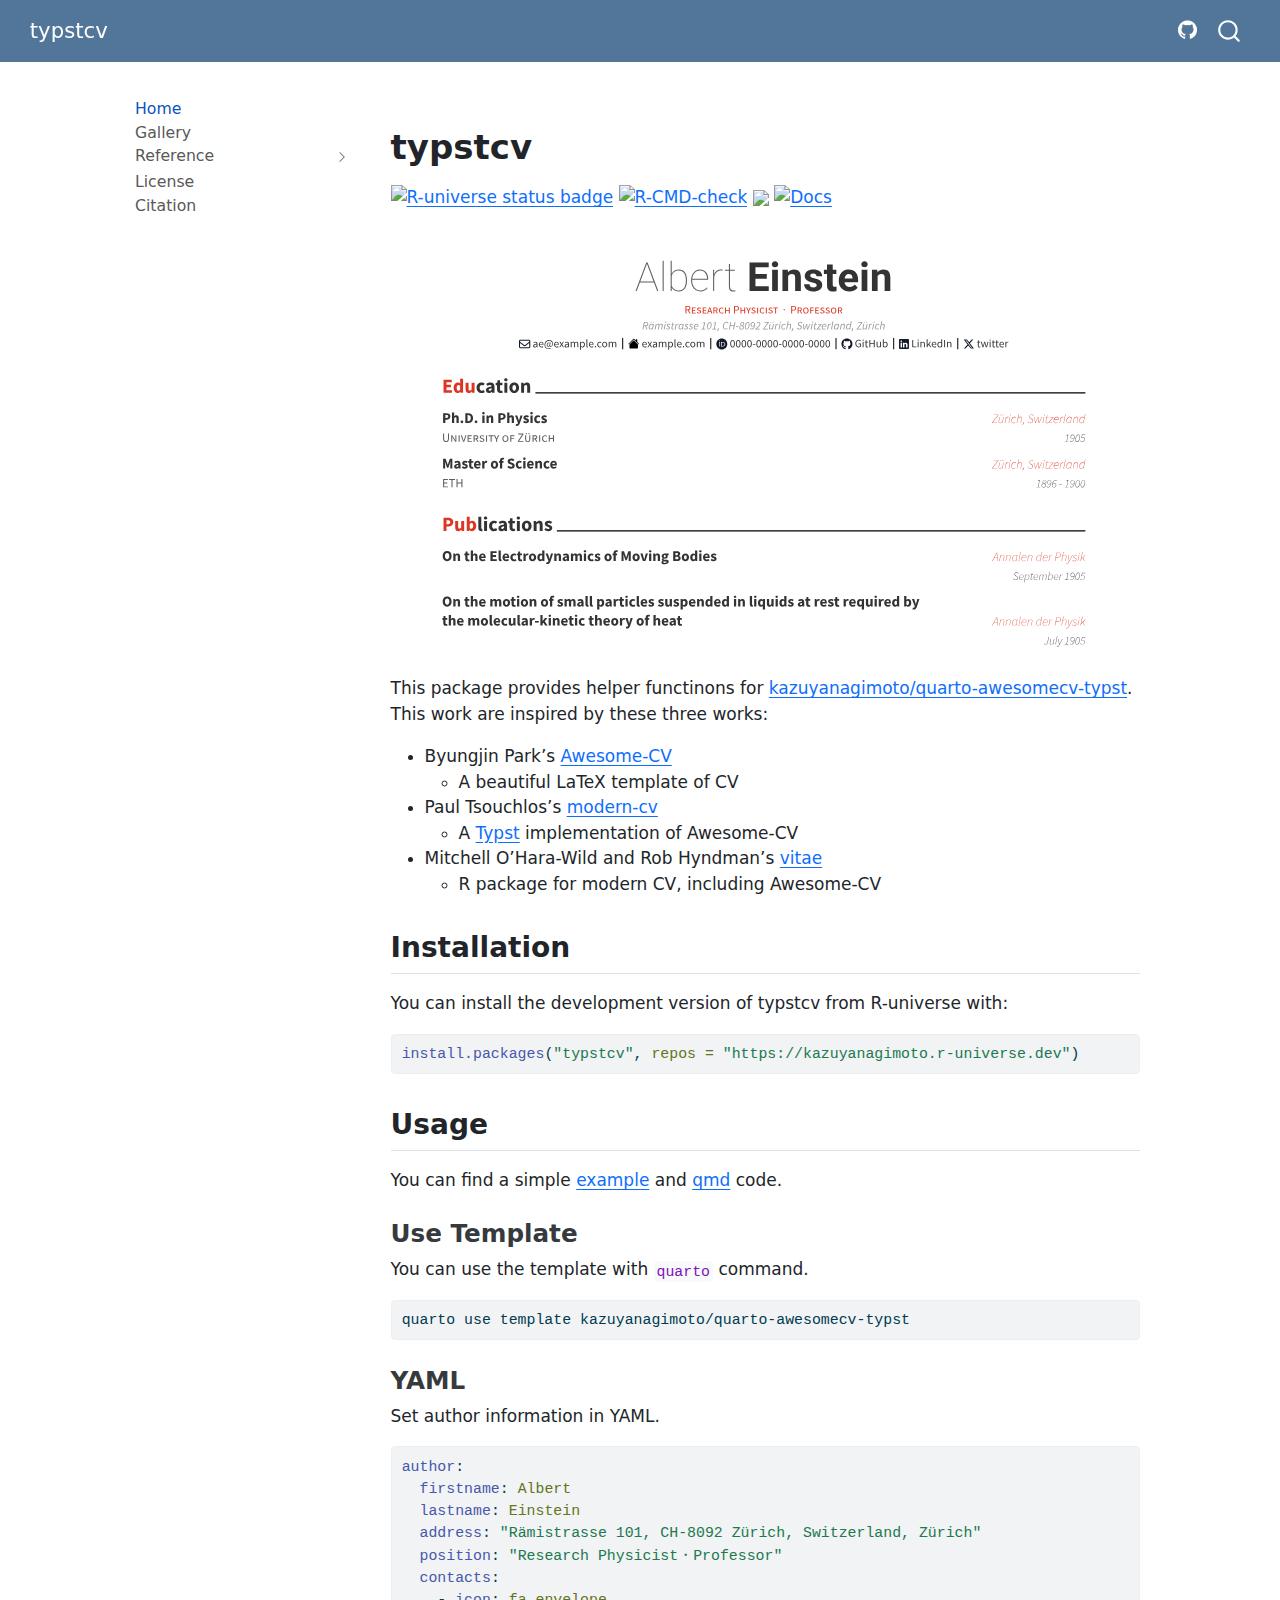
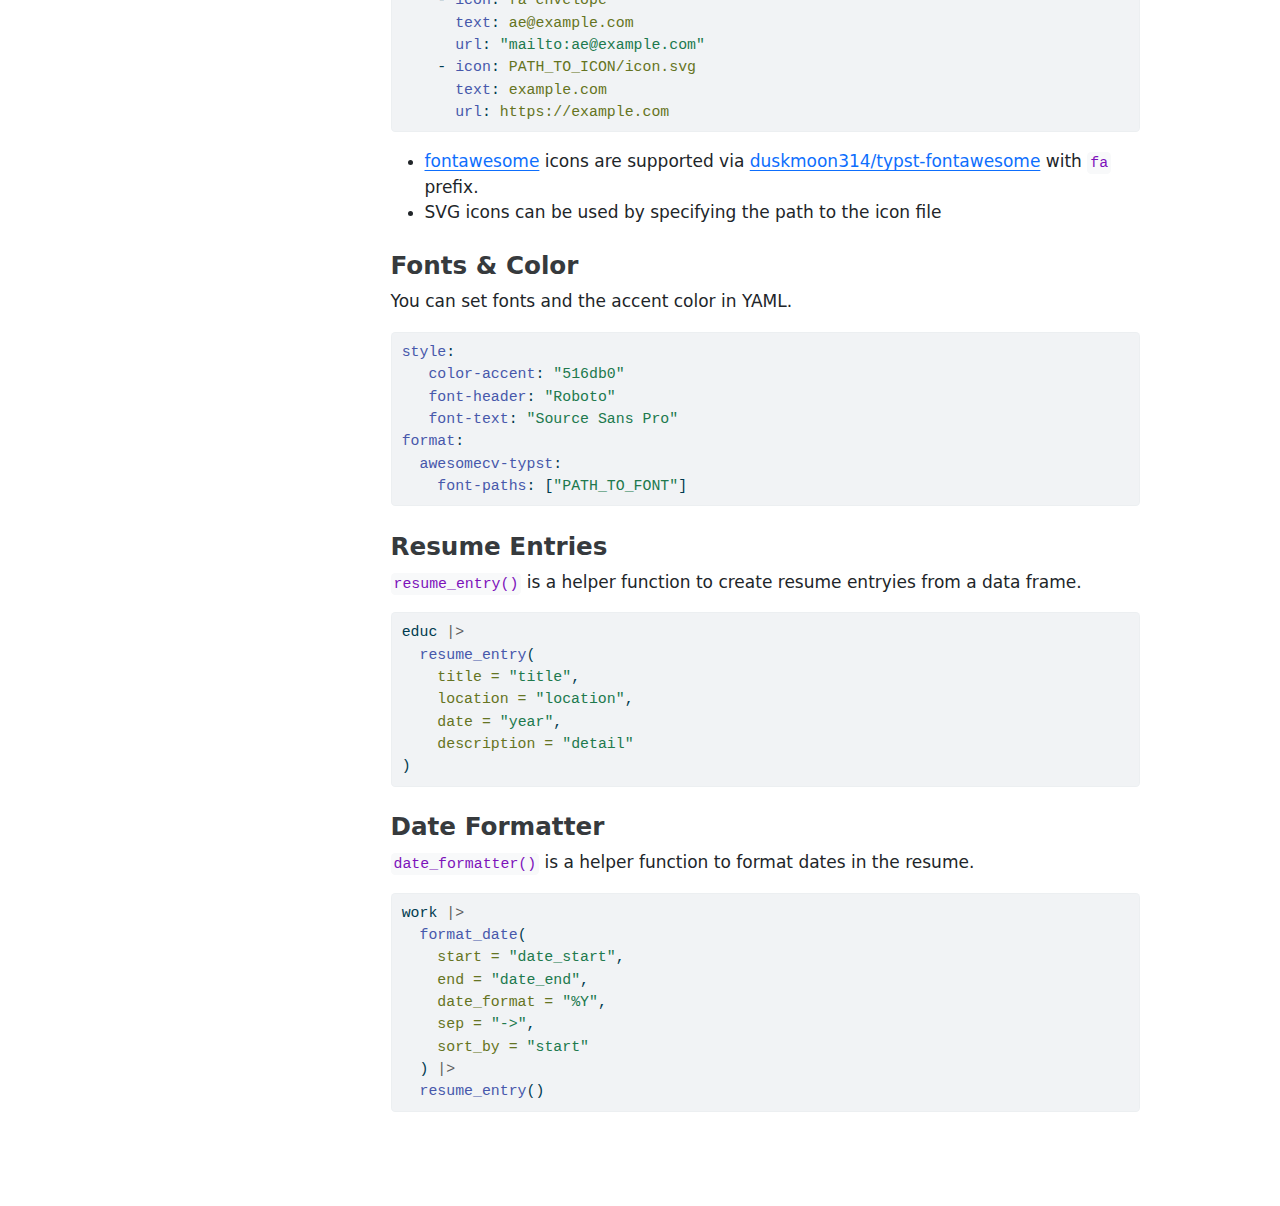
==== index.html @ 5e7eea33 "Deploying to gh-pages from @ kazuyanagimoto/typstcv@5ebee0693ebf158eb9f290005594bc6783e1c899 🚀" ====
<!DOCTYPE html>
<html xmlns="http://www.w3.org/1999/xhtml" lang="en" xml:lang="en"><head>

<meta charset="utf-8">
<meta name="generator" content="quarto-1.4.553">

<meta name="viewport" content="width=device-width, initial-scale=1.0, user-scalable=yes">


<title>typstcv</title>
<style>
code{white-space: pre-wrap;}
span.smallcaps{font-variant: small-caps;}
div.columns{display: flex; gap: min(4vw, 1.5em);}
div.column{flex: auto; overflow-x: auto;}
div.hanging-indent{margin-left: 1.5em; text-indent: -1.5em;}
ul.task-list{list-style: none;}
ul.task-list li input[type="checkbox"] {
  width: 0.8em;
  margin: 0 0.8em 0.2em -1em; /* quarto-specific, see https://github.com/quarto-dev/quarto-cli/issues/4556 */ 
  vertical-align: middle;
}
/* CSS for syntax highlighting */
pre > code.sourceCode { white-space: pre; position: relative; }
pre > code.sourceCode > span { line-height: 1.25; }
pre > code.sourceCode > span:empty { height: 1.2em; }
.sourceCode { overflow: visible; }
code.sourceCode > span { color: inherit; text-decoration: inherit; }
div.sourceCode { margin: 1em 0; }
pre.sourceCode { margin: 0; }
@media screen {
div.sourceCode { overflow: auto; }
}
@media print {
pre > code.sourceCode { white-space: pre-wrap; }
pre > code.sourceCode > span { text-indent: -5em; padding-left: 5em; }
}
pre.numberSource code
  { counter-reset: source-line 0; }
pre.numberSource code > span
  { position: relative; left: -4em; counter-increment: source-line; }
pre.numberSource code > span > a:first-child::before
  { content: counter(source-line);
    position: relative; left: -1em; text-align: right; vertical-align: baseline;
    border: none; display: inline-block;
    -webkit-touch-callout: none; -webkit-user-select: none;
    -khtml-user-select: none; -moz-user-select: none;
    -ms-user-select: none; user-select: none;
    padding: 0 4px; width: 4em;
  }
pre.numberSource { margin-left: 3em;  padding-left: 4px; }
div.sourceCode
  {   }
@media screen {
pre > code.sourceCode > span > a:first-child::before { text-decoration: underline; }
}
</style>


<script src="site_libs/quarto-nav/quarto-nav.js"></script>
<script src="site_libs/quarto-nav/headroom.min.js"></script>
<script src="site_libs/clipboard/clipboard.min.js"></script>
<script src="site_libs/quarto-search/autocomplete.umd.js"></script>
<script src="site_libs/quarto-search/fuse.min.js"></script>
<script src="site_libs/quarto-search/quarto-search.js"></script>
<meta name="quarto:offset" content="./">
<link href="./favicon.svg" rel="icon" type="image/svg+xml">
<script src="site_libs/quarto-html/quarto.js"></script>
<script src="site_libs/quarto-html/popper.min.js"></script>
<script src="site_libs/quarto-html/tippy.umd.min.js"></script>
<script src="site_libs/quarto-html/anchor.min.js"></script>
<link href="site_libs/quarto-html/tippy.css" rel="stylesheet">
<link href="site_libs/quarto-html/quarto-syntax-highlighting.css" rel="stylesheet" id="quarto-text-highlighting-styles">
<script src="site_libs/bootstrap/bootstrap.min.js"></script>
<link href="site_libs/bootstrap/bootstrap-icons.css" rel="stylesheet">
<link href="site_libs/bootstrap/bootstrap.min.css" rel="stylesheet" id="quarto-bootstrap" data-mode="light">
<script id="quarto-search-options" type="application/json">{
  "location": "navbar",
  "copy-button": false,
  "collapse-after": 3,
  "panel-placement": "end",
  "type": "overlay",
  "limit": 50,
  "keyboard-shortcut": [
    "f",
    "/",
    "s"
  ],
  "show-item-context": false,
  "language": {
    "search-no-results-text": "No results",
    "search-matching-documents-text": "matching documents",
    "search-copy-link-title": "Copy link to search",
    "search-hide-matches-text": "Hide additional matches",
    "search-more-match-text": "more match in this document",
    "search-more-matches-text": "more matches in this document",
    "search-clear-button-title": "Clear",
    "search-text-placeholder": "",
    "search-detached-cancel-button-title": "Cancel",
    "search-submit-button-title": "Submit",
    "search-label": "Search"
  }
}</script>


</head>

<body class="nav-sidebar floating nav-fixed fullcontent">

<div id="quarto-search-results"></div>
  <header id="quarto-header" class="headroom fixed-top">
    <nav class="navbar navbar-expand-lg " data-bs-theme="dark">
      <div class="navbar-container container-fluid">
      <div class="navbar-brand-container mx-auto">
    <a class="navbar-brand" href="./index.html">
    <span class="navbar-title">typstcv</span>
    </a>
  </div>
            <div id="quarto-search" class="" title="Search"></div>
          <button class="navbar-toggler" type="button" data-bs-toggle="collapse" data-bs-target="#navbarCollapse" aria-controls="navbarCollapse" aria-expanded="false" aria-label="Toggle navigation" onclick="if (window.quartoToggleHeadroom) { window.quartoToggleHeadroom(); }">
  <span class="navbar-toggler-icon"></span>
</button>
          <div class="collapse navbar-collapse" id="navbarCollapse">
            <ul class="navbar-nav navbar-nav-scroll ms-auto">
  <li class="nav-item compact">
    <a class="nav-link" href="https://github.com/kazuyanagimoto/typstcv"> <i class="bi bi-github" role="img" aria-label="typstcv GitHub">
</i> 
<span class="menu-text"></span></a>
  </li>  
</ul>
          </div> <!-- /navcollapse -->
          <div class="quarto-navbar-tools">
</div>
      </div> <!-- /container-fluid -->
    </nav>
  <nav class="quarto-secondary-nav">
    <div class="container-fluid d-flex">
      <button type="button" class="quarto-btn-toggle btn" data-bs-toggle="collapse" data-bs-target=".quarto-sidebar-collapse-item" aria-controls="quarto-sidebar" aria-expanded="false" aria-label="Toggle sidebar navigation" onclick="if (window.quartoToggleHeadroom) { window.quartoToggleHeadroom(); }">
        <i class="bi bi-layout-text-sidebar-reverse"></i>
      </button>
        <nav class="quarto-page-breadcrumbs" aria-label="breadcrumb"><ol class="breadcrumb"><li class="breadcrumb-item"><a href="./index.html">Home</a></li></ol></nav>
        <a class="flex-grow-1" role="button" data-bs-toggle="collapse" data-bs-target=".quarto-sidebar-collapse-item" aria-controls="quarto-sidebar" aria-expanded="false" aria-label="Toggle sidebar navigation" onclick="if (window.quartoToggleHeadroom) { window.quartoToggleHeadroom(); }">      
        </a>
    </div>
  </nav>
</header>
<!-- content -->
<div id="quarto-content" class="quarto-container page-columns page-rows-contents page-layout-article page-navbar">
<!-- sidebar -->
  <nav id="quarto-sidebar" class="sidebar collapse collapse-horizontal quarto-sidebar-collapse-item sidebar-navigation floating overflow-auto">
    <div class="sidebar-menu-container"> 
    <ul class="list-unstyled mt-1">
        <li class="sidebar-item">
  <div class="sidebar-item-container"> 
  <a href="./index.html" class="sidebar-item-text sidebar-link active">
 <span class="menu-text">Home</span></a>
  </div>
</li>
        <li class="sidebar-item">
  <div class="sidebar-item-container"> 
  <a href="./vignettes/gallery.html" class="sidebar-item-text sidebar-link">
 <span class="menu-text">Gallery</span></a>
  </div>
</li>
        <li class="sidebar-item sidebar-item-section">
      <div class="sidebar-item-container"> 
            <a class="sidebar-item-text sidebar-link text-start collapsed" data-bs-toggle="collapse" data-bs-target="#quarto-sidebar-section-1" aria-expanded="false">
 <span class="menu-text">Reference</span></a>
          <a class="sidebar-item-toggle text-start collapsed" data-bs-toggle="collapse" data-bs-target="#quarto-sidebar-section-1" aria-expanded="false" aria-label="Toggle section">
            <i class="bi bi-chevron-right ms-2"></i>
          </a> 
      </div>
      <ul id="quarto-sidebar-section-1" class="collapse list-unstyled sidebar-section depth1 ">  
          <li class="sidebar-item">
  <div class="sidebar-item-container"> 
  <a href="./man/award.html" class="sidebar-item-text sidebar-link">
 <span class="menu-text">award</span></a>
  </div>
</li>
          <li class="sidebar-item">
  <div class="sidebar-item-container"> 
  <a href="./man/educ.html" class="sidebar-item-text sidebar-link">
 <span class="menu-text">educ</span></a>
  </div>
</li>
          <li class="sidebar-item">
  <div class="sidebar-item-container"> 
  <a href="./man/format_date.html" class="sidebar-item-text sidebar-link">
 <span class="menu-text">format_date</span></a>
  </div>
</li>
          <li class="sidebar-item">
  <div class="sidebar-item-container"> 
  <a href="./man/pub.html" class="sidebar-item-text sidebar-link">
 <span class="menu-text">pub</span></a>
  </div>
</li>
          <li class="sidebar-item">
  <div class="sidebar-item-container"> 
  <a href="./man/resume_entry.html" class="sidebar-item-text sidebar-link">
 <span class="menu-text">resume_entry</span></a>
  </div>
</li>
          <li class="sidebar-item">
  <div class="sidebar-item-container"> 
  <a href="./man/skill.html" class="sidebar-item-text sidebar-link">
 <span class="menu-text">skill</span></a>
  </div>
</li>
          <li class="sidebar-item">
  <div class="sidebar-item-container"> 
  <a href="./man/work.html" class="sidebar-item-text sidebar-link">
 <span class="menu-text">work</span></a>
  </div>
</li>
      </ul>
  </li>
        <li class="sidebar-item">
  <div class="sidebar-item-container"> 
  <a href="./LICENSE.html" class="sidebar-item-text sidebar-link">
 <span class="menu-text">License</span></a>
  </div>
</li>
        <li class="sidebar-item">
  <div class="sidebar-item-container"> 
  <a href="./CITATION.html" class="sidebar-item-text sidebar-link">
 <span class="menu-text">Citation</span></a>
  </div>
</li>
    </ul>
    </div>
</nav>
<div id="quarto-sidebar-glass" class="quarto-sidebar-collapse-item" data-bs-toggle="collapse" data-bs-target=".quarto-sidebar-collapse-item"></div>
<!-- margin-sidebar -->
    
<!-- main -->
<main class="content" id="quarto-document-content">




<section id="typstcv" class="level1">
<h1>typstcv</h1>
<!-- badges: start -->
<p><a href="https://kazuyanagimoto.r-universe.dev"><img src="https://kazuyanagimoto.r-universe.dev/badges/typstcv" class="img-fluid" alt="R-universe status badge"></a> <a href="https://github.com/kazuyanagimoto/typstcv/actions/workflows/R-CMD-check.yaml"><img src="https://github.com/kazuyanagimoto/typstcv/actions/workflows/R-CMD-check.yaml/badge.svg" class="img-fluid" alt="R-CMD-check"></a> <a href="https://github.com/kazuyanagimoto/typstcv/blob/main/LICENSE.md" target="_blank"><img src="https://img.shields.io/badge/license-MIT-blue"></a> <a href="https://kazuyanagimoto.com/typstcv/index.html"><img src="https://img.shields.io/badge/docs-homepage-blue.svg" class="img-fluid" alt="Docs"></a> <!-- badges: end --></p>
<p><img src="vignettes/awesomecv/assets/img/thumbnail.svg" class="img-fluid"></p>
<p>This package provides helper functinons for <a href="https://github.com/kazuyanagimoto/quarto-awesomecv-typst">kazuyanagimoto/quarto-awesomecv-typst</a>. This work are inspired by these three works:</p>
<ul>
<li>Byungjin Park’s <a href="https://github.com/posquit0/Awesome-CV">Awesome-CV</a>
<ul>
<li>A beautiful LaTeX template of CV</li>
</ul></li>
<li>Paul Tsouchlos’s <a href="https://typst.app/universe/package/modern-cv/">modern-cv</a>
<ul>
<li>A <a href="https://typst.app">Typst</a> implementation of Awesome-CV</li>
</ul></li>
<li>Mitchell O’Hara-Wild and Rob Hyndman’s <a href="https://pkg.mitchelloharawild.com/vitae/">vitae</a>
<ul>
<li>R package for modern CV, including Awesome-CV</li>
</ul></li>
</ul>
<section id="installation" class="level2">
<h2 class="anchored" data-anchor-id="installation">Installation</h2>
<p>You can install the development version of typstcv from R-universe with:</p>
<div class="sourceCode" id="cb1"><pre class="sourceCode r code-with-copy"><code class="sourceCode r"><span id="cb1-1"><a href="#cb1-1" aria-hidden="true" tabindex="-1"></a><span class="fu">install.packages</span>(<span class="st">"typstcv"</span>, <span class="at">repos =</span> <span class="st">"https://kazuyanagimoto.r-universe.dev"</span>)</span></code><button title="Copy to Clipboard" class="code-copy-button"><i class="bi"></i></button></pre></div>
</section>
<section id="usage" class="level2">
<h2 class="anchored" data-anchor-id="usage">Usage</h2>
<p>You can find a simple <a href="https://kazuyanagimoto.com/typstcv/vignettes/awesomecv/awesomecv.pdf">example</a> and <a href="https://github.com/kazuyanagimoto/typstcv/blob/main/vignettes/awesomecv/awesomecv.qmd">qmd</a> code.</p>
<section id="use-template" class="level3">
<h3 class="anchored" data-anchor-id="use-template">Use Template</h3>
<p>You can use the template with <code>quarto</code> command.</p>
<div class="sourceCode" id="cb2"><pre class="sourceCode bash code-with-copy"><code class="sourceCode bash"><span id="cb2-1"><a href="#cb2-1" aria-hidden="true" tabindex="-1"></a><span class="ex">quarto</span> use template kazuyanagimoto/quarto-awesomecv-typst</span></code><button title="Copy to Clipboard" class="code-copy-button"><i class="bi"></i></button></pre></div>
</section>
<section id="yaml" class="level3">
<h3 class="anchored" data-anchor-id="yaml">YAML</h3>
<p>Set author information in YAML.</p>
<div class="sourceCode" id="cb3"><pre class="sourceCode yaml code-with-copy"><code class="sourceCode yaml"><span id="cb3-1"><a href="#cb3-1" aria-hidden="true" tabindex="-1"></a><span class="fu">author</span><span class="kw">:</span></span>
<span id="cb3-2"><a href="#cb3-2" aria-hidden="true" tabindex="-1"></a><span class="at">  </span><span class="fu">firstname</span><span class="kw">:</span><span class="at"> Albert</span></span>
<span id="cb3-3"><a href="#cb3-3" aria-hidden="true" tabindex="-1"></a><span class="at">  </span><span class="fu">lastname</span><span class="kw">:</span><span class="at"> Einstein</span></span>
<span id="cb3-4"><a href="#cb3-4" aria-hidden="true" tabindex="-1"></a><span class="at">  </span><span class="fu">address</span><span class="kw">:</span><span class="at"> </span><span class="st">"Rämistrasse 101, CH-8092 Zürich, Switzerland, Zürich"</span></span>
<span id="cb3-5"><a href="#cb3-5" aria-hidden="true" tabindex="-1"></a><span class="at">  </span><span class="fu">position</span><span class="kw">:</span><span class="at"> </span><span class="st">"Research Physicist・Professor"</span></span>
<span id="cb3-6"><a href="#cb3-6" aria-hidden="true" tabindex="-1"></a><span class="at">  </span><span class="fu">contacts</span><span class="kw">:</span></span>
<span id="cb3-7"><a href="#cb3-7" aria-hidden="true" tabindex="-1"></a><span class="at">    </span><span class="kw">-</span><span class="at"> </span><span class="fu">icon</span><span class="kw">:</span><span class="at"> fa envelope</span></span>
<span id="cb3-8"><a href="#cb3-8" aria-hidden="true" tabindex="-1"></a><span class="at">      </span><span class="fu">text</span><span class="kw">:</span><span class="at"> ae@example.com</span></span>
<span id="cb3-9"><a href="#cb3-9" aria-hidden="true" tabindex="-1"></a><span class="at">      </span><span class="fu">url</span><span class="kw">:</span><span class="at"> </span><span class="st">"mailto:ae@example.com"</span></span>
<span id="cb3-10"><a href="#cb3-10" aria-hidden="true" tabindex="-1"></a><span class="at">    </span><span class="kw">-</span><span class="at"> </span><span class="fu">icon</span><span class="kw">:</span><span class="at"> PATH_TO_ICON/icon.svg</span></span>
<span id="cb3-11"><a href="#cb3-11" aria-hidden="true" tabindex="-1"></a><span class="at">      </span><span class="fu">text</span><span class="kw">:</span><span class="at"> example.com</span></span>
<span id="cb3-12"><a href="#cb3-12" aria-hidden="true" tabindex="-1"></a><span class="at">      </span><span class="fu">url</span><span class="kw">:</span><span class="at"> https://example.com</span></span></code><button title="Copy to Clipboard" class="code-copy-button"><i class="bi"></i></button></pre></div>
<ul>
<li><a href="https://fontawesome.com/search?m=free&amp;o=r">fontawesome</a> icons are supported via <a href="https://github.com/duskmoon314/typst-fontawesome">duskmoon314/typst-fontawesome</a> with <code>fa</code> prefix.</li>
<li>SVG icons can be used by specifying the path to the icon file</li>
</ul>
</section>
<section id="fonts-color" class="level3">
<h3 class="anchored" data-anchor-id="fonts-color">Fonts &amp; Color</h3>
<p>You can set fonts and the accent color in YAML.</p>
<div class="sourceCode" id="cb4"><pre class="sourceCode yaml code-with-copy"><code class="sourceCode yaml"><span id="cb4-1"><a href="#cb4-1" aria-hidden="true" tabindex="-1"></a><span class="fu">style</span><span class="kw">:</span></span>
<span id="cb4-2"><a href="#cb4-2" aria-hidden="true" tabindex="-1"></a><span class="at">   </span><span class="fu">color-accent</span><span class="kw">:</span><span class="at"> </span><span class="st">"516db0"</span></span>
<span id="cb4-3"><a href="#cb4-3" aria-hidden="true" tabindex="-1"></a><span class="at">   </span><span class="fu">font-header</span><span class="kw">:</span><span class="at"> </span><span class="st">"Roboto"</span></span>
<span id="cb4-4"><a href="#cb4-4" aria-hidden="true" tabindex="-1"></a><span class="at">   </span><span class="fu">font-text</span><span class="kw">:</span><span class="at"> </span><span class="st">"Source Sans Pro"</span></span>
<span id="cb4-5"><a href="#cb4-5" aria-hidden="true" tabindex="-1"></a><span class="fu">format</span><span class="kw">:</span></span>
<span id="cb4-6"><a href="#cb4-6" aria-hidden="true" tabindex="-1"></a><span class="at">  </span><span class="fu">awesomecv-typst</span><span class="kw">:</span></span>
<span id="cb4-7"><a href="#cb4-7" aria-hidden="true" tabindex="-1"></a><span class="at">    </span><span class="fu">font-paths</span><span class="kw">:</span><span class="at"> </span><span class="kw">[</span><span class="st">"PATH_TO_FONT"</span><span class="kw">]</span></span></code><button title="Copy to Clipboard" class="code-copy-button"><i class="bi"></i></button></pre></div>
</section>
<section id="resume-entries" class="level3">
<h3 class="anchored" data-anchor-id="resume-entries">Resume Entries</h3>
<p><code>resume_entry()</code> is a helper function to create resume entryies from a data frame.</p>
<div class="sourceCode" id="cb5"><pre class="sourceCode r code-with-copy"><code class="sourceCode r"><span id="cb5-1"><a href="#cb5-1" aria-hidden="true" tabindex="-1"></a>educ <span class="sc">|&gt;</span></span>
<span id="cb5-2"><a href="#cb5-2" aria-hidden="true" tabindex="-1"></a>  <span class="fu">resume_entry</span>(</span>
<span id="cb5-3"><a href="#cb5-3" aria-hidden="true" tabindex="-1"></a>    <span class="at">title =</span> <span class="st">"title"</span>,</span>
<span id="cb5-4"><a href="#cb5-4" aria-hidden="true" tabindex="-1"></a>    <span class="at">location =</span> <span class="st">"location"</span>,</span>
<span id="cb5-5"><a href="#cb5-5" aria-hidden="true" tabindex="-1"></a>    <span class="at">date =</span> <span class="st">"year"</span>,</span>
<span id="cb5-6"><a href="#cb5-6" aria-hidden="true" tabindex="-1"></a>    <span class="at">description =</span> <span class="st">"detail"</span></span>
<span id="cb5-7"><a href="#cb5-7" aria-hidden="true" tabindex="-1"></a>)</span></code><button title="Copy to Clipboard" class="code-copy-button"><i class="bi"></i></button></pre></div>
</section>
<section id="date-formatter" class="level3">
<h3 class="anchored" data-anchor-id="date-formatter">Date Formatter</h3>
<p><code>date_formatter()</code> is a helper function to format dates in the resume.</p>
<div class="sourceCode" id="cb6"><pre class="sourceCode r code-with-copy"><code class="sourceCode r"><span id="cb6-1"><a href="#cb6-1" aria-hidden="true" tabindex="-1"></a>work <span class="sc">|&gt;</span></span>
<span id="cb6-2"><a href="#cb6-2" aria-hidden="true" tabindex="-1"></a>  <span class="fu">format_date</span>(</span>
<span id="cb6-3"><a href="#cb6-3" aria-hidden="true" tabindex="-1"></a>    <span class="at">start =</span> <span class="st">"date_start"</span>,</span>
<span id="cb6-4"><a href="#cb6-4" aria-hidden="true" tabindex="-1"></a>    <span class="at">end =</span> <span class="st">"date_end"</span>,</span>
<span id="cb6-5"><a href="#cb6-5" aria-hidden="true" tabindex="-1"></a>    <span class="at">date_format =</span> <span class="st">"%Y"</span>,</span>
<span id="cb6-6"><a href="#cb6-6" aria-hidden="true" tabindex="-1"></a>    <span class="at">sep =</span> <span class="st">"-&gt;"</span>,</span>
<span id="cb6-7"><a href="#cb6-7" aria-hidden="true" tabindex="-1"></a>    <span class="at">sort_by =</span> <span class="st">"start"</span></span>
<span id="cb6-8"><a href="#cb6-8" aria-hidden="true" tabindex="-1"></a>  ) <span class="sc">|&gt;</span></span>
<span id="cb6-9"><a href="#cb6-9" aria-hidden="true" tabindex="-1"></a>  <span class="fu">resume_entry</span>()</span></code><button title="Copy to Clipboard" class="code-copy-button"><i class="bi"></i></button></pre></div>


</section>
</section>
</section>

</main> <!-- /main -->
<script id="quarto-html-after-body" type="application/javascript">
window.document.addEventListener("DOMContentLoaded", function (event) {
  const toggleBodyColorMode = (bsSheetEl) => {
    const mode = bsSheetEl.getAttribute("data-mode");
    const bodyEl = window.document.querySelector("body");
    if (mode === "dark") {
      bodyEl.classList.add("quarto-dark");
      bodyEl.classList.remove("quarto-light");
    } else {
      bodyEl.classList.add("quarto-light");
      bodyEl.classList.remove("quarto-dark");
    }
  }
  const toggleBodyColorPrimary = () => {
    const bsSheetEl = window.document.querySelector("link#quarto-bootstrap");
    if (bsSheetEl) {
      toggleBodyColorMode(bsSheetEl);
    }
  }
  toggleBodyColorPrimary();  
  const icon = "";
  const anchorJS = new window.AnchorJS();
  anchorJS.options = {
    placement: 'right',
    icon: icon
  };
  anchorJS.add('.anchored');
  const isCodeAnnotation = (el) => {
    for (const clz of el.classList) {
      if (clz.startsWith('code-annotation-')) {                     
        return true;
      }
    }
    return false;
  }
  const clipboard = new window.ClipboardJS('.code-copy-button', {
    text: function(trigger) {
      const codeEl = trigger.previousElementSibling.cloneNode(true);
      for (const childEl of codeEl.children) {
        if (isCodeAnnotation(childEl)) {
          childEl.remove();
        }
      }
      return codeEl.innerText;
    }
  });
  clipboard.on('success', function(e) {
    // button target
    const button = e.trigger;
    // don't keep focus
    button.blur();
    // flash "checked"
    button.classList.add('code-copy-button-checked');
    var currentTitle = button.getAttribute("title");
    button.setAttribute("title", "Copied!");
    let tooltip;
    if (window.bootstrap) {
      button.setAttribute("data-bs-toggle", "tooltip");
      button.setAttribute("data-bs-placement", "left");
      button.setAttribute("data-bs-title", "Copied!");
      tooltip = new bootstrap.Tooltip(button, 
        { trigger: "manual", 
          customClass: "code-copy-button-tooltip",
          offset: [0, -8]});
      tooltip.show();    
    }
    setTimeout(function() {
      if (tooltip) {
        tooltip.hide();
        button.removeAttribute("data-bs-title");
        button.removeAttribute("data-bs-toggle");
        button.removeAttribute("data-bs-placement");
      }
      button.setAttribute("title", currentTitle);
      button.classList.remove('code-copy-button-checked');
    }, 1000);
    // clear code selection
    e.clearSelection();
  });
    var localhostRegex = new RegExp(/^(?:http|https):\/\/localhost\:?[0-9]*\//);
    var mailtoRegex = new RegExp(/^mailto:/);
      var filterRegex = new RegExp('/' + window.location.host + '/');
    var isInternal = (href) => {
        return filterRegex.test(href) || localhostRegex.test(href) || mailtoRegex.test(href);
    }
    // Inspect non-navigation links and adorn them if external
 	var links = window.document.querySelectorAll('a[href]:not(.nav-link):not(.navbar-brand):not(.toc-action):not(.sidebar-link):not(.sidebar-item-toggle):not(.pagination-link):not(.no-external):not([aria-hidden]):not(.dropdown-item):not(.quarto-navigation-tool)');
    for (var i=0; i<links.length; i++) {
      const link = links[i];
      if (!isInternal(link.href)) {
        // undo the damage that might have been done by quarto-nav.js in the case of
        // links that we want to consider external
        if (link.dataset.originalHref !== undefined) {
          link.href = link.dataset.originalHref;
        }
      }
    }
  function tippyHover(el, contentFn, onTriggerFn, onUntriggerFn) {
    const config = {
      allowHTML: true,
      maxWidth: 500,
      delay: 100,
      arrow: false,
      appendTo: function(el) {
          return el.parentElement;
      },
      interactive: true,
      interactiveBorder: 10,
      theme: 'quarto',
      placement: 'bottom-start',
    };
    if (contentFn) {
      config.content = contentFn;
    }
    if (onTriggerFn) {
      config.onTrigger = onTriggerFn;
    }
    if (onUntriggerFn) {
      config.onUntrigger = onUntriggerFn;
    }
    window.tippy(el, config); 
  }
  const noterefs = window.document.querySelectorAll('a[role="doc-noteref"]');
  for (var i=0; i<noterefs.length; i++) {
    const ref = noterefs[i];
    tippyHover(ref, function() {
      // use id or data attribute instead here
      let href = ref.getAttribute('data-footnote-href') || ref.getAttribute('href');
      try { href = new URL(href).hash; } catch {}
      const id = href.replace(/^#\/?/, "");
      const note = window.document.getElementById(id);
      if (note) {
        return note.innerHTML;
      } else {
        return "";
      }
    });
  }
  const xrefs = window.document.querySelectorAll('a.quarto-xref');
  const processXRef = (id, note) => {
    // Strip column container classes
    const stripColumnClz = (el) => {
      el.classList.remove("page-full", "page-columns");
      if (el.children) {
        for (const child of el.children) {
          stripColumnClz(child);
        }
      }
    }
    stripColumnClz(note)
    if (id === null || id.startsWith('sec-')) {
      // Special case sections, only their first couple elements
      const container = document.createElement("div");
      if (note.children && note.children.length > 2) {
        container.appendChild(note.children[0].cloneNode(true));
        for (let i = 1; i < note.children.length; i++) {
          const child = note.children[i];
          if (child.tagName === "P" && child.innerText === "") {
            continue;
          } else {
            container.appendChild(child.cloneNode(true));
            break;
          }
        }
        if (window.Quarto?.typesetMath) {
          window.Quarto.typesetMath(container);
        }
        return container.innerHTML
      } else {
        if (window.Quarto?.typesetMath) {
          window.Quarto.typesetMath(note);
        }
        return note.innerHTML;
      }
    } else {
      // Remove any anchor links if they are present
      const anchorLink = note.querySelector('a.anchorjs-link');
      if (anchorLink) {
        anchorLink.remove();
      }
      if (window.Quarto?.typesetMath) {
        window.Quarto.typesetMath(note);
      }
      // TODO in 1.5, we should make sure this works without a callout special case
      if (note.classList.contains("callout")) {
        return note.outerHTML;
      } else {
        return note.innerHTML;
      }
    }
  }
  for (var i=0; i<xrefs.length; i++) {
    const xref = xrefs[i];
    tippyHover(xref, undefined, function(instance) {
      instance.disable();
      let url = xref.getAttribute('href');
      let hash = undefined; 
      if (url.startsWith('#')) {
        hash = url;
      } else {
        try { hash = new URL(url).hash; } catch {}
      }
      if (hash) {
        const id = hash.replace(/^#\/?/, "");
        const note = window.document.getElementById(id);
        if (note !== null) {
          try {
            const html = processXRef(id, note.cloneNode(true));
            instance.setContent(html);
          } finally {
            instance.enable();
            instance.show();
          }
        } else {
          // See if we can fetch this
          fetch(url.split('#')[0])
          .then(res => res.text())
          .then(html => {
            const parser = new DOMParser();
            const htmlDoc = parser.parseFromString(html, "text/html");
            const note = htmlDoc.getElementById(id);
            if (note !== null) {
              const html = processXRef(id, note);
              instance.setContent(html);
            } 
          }).finally(() => {
            instance.enable();
            instance.show();
          });
        }
      } else {
        // See if we can fetch a full url (with no hash to target)
        // This is a special case and we should probably do some content thinning / targeting
        fetch(url)
        .then(res => res.text())
        .then(html => {
          const parser = new DOMParser();
          const htmlDoc = parser.parseFromString(html, "text/html");
          const note = htmlDoc.querySelector('main.content');
          if (note !== null) {
            // This should only happen for chapter cross references
            // (since there is no id in the URL)
            // remove the first header
            if (note.children.length > 0 && note.children[0].tagName === "HEADER") {
              note.children[0].remove();
            }
            const html = processXRef(null, note);
            instance.setContent(html);
          } 
        }).finally(() => {
          instance.enable();
          instance.show();
        });
      }
    }, function(instance) {
    });
  }
      let selectedAnnoteEl;
      const selectorForAnnotation = ( cell, annotation) => {
        let cellAttr = 'data-code-cell="' + cell + '"';
        let lineAttr = 'data-code-annotation="' +  annotation + '"';
        const selector = 'span[' + cellAttr + '][' + lineAttr + ']';
        return selector;
      }
      const selectCodeLines = (annoteEl) => {
        const doc = window.document;
        const targetCell = annoteEl.getAttribute("data-target-cell");
        const targetAnnotation = annoteEl.getAttribute("data-target-annotation");
        const annoteSpan = window.document.querySelector(selectorForAnnotation(targetCell, targetAnnotation));
        const lines = annoteSpan.getAttribute("data-code-lines").split(",");
        const lineIds = lines.map((line) => {
          return targetCell + "-" + line;
        })
        let top = null;
        let height = null;
        let parent = null;
        if (lineIds.length > 0) {
            //compute the position of the single el (top and bottom and make a div)
            const el = window.document.getElementById(lineIds[0]);
            top = el.offsetTop;
            height = el.offsetHeight;
            parent = el.parentElement.parentElement;
          if (lineIds.length > 1) {
            const lastEl = window.document.getElementById(lineIds[lineIds.length - 1]);
            const bottom = lastEl.offsetTop + lastEl.offsetHeight;
            height = bottom - top;
          }
          if (top !== null && height !== null && parent !== null) {
            // cook up a div (if necessary) and position it 
            let div = window.document.getElementById("code-annotation-line-highlight");
            if (div === null) {
              div = window.document.createElement("div");
              div.setAttribute("id", "code-annotation-line-highlight");
              div.style.position = 'absolute';
              parent.appendChild(div);
            }
            div.style.top = top - 2 + "px";
            div.style.height = height + 4 + "px";
            div.style.left = 0;
            let gutterDiv = window.document.getElementById("code-annotation-line-highlight-gutter");
            if (gutterDiv === null) {
              gutterDiv = window.document.createElement("div");
              gutterDiv.setAttribute("id", "code-annotation-line-highlight-gutter");
              gutterDiv.style.position = 'absolute';
              const codeCell = window.document.getElementById(targetCell);
              const gutter = codeCell.querySelector('.code-annotation-gutter');
              gutter.appendChild(gutterDiv);
            }
            gutterDiv.style.top = top - 2 + "px";
            gutterDiv.style.height = height + 4 + "px";
          }
          selectedAnnoteEl = annoteEl;
        }
      };
      const unselectCodeLines = () => {
        const elementsIds = ["code-annotation-line-highlight", "code-annotation-line-highlight-gutter"];
        elementsIds.forEach((elId) => {
          const div = window.document.getElementById(elId);
          if (div) {
            div.remove();
          }
        });
        selectedAnnoteEl = undefined;
      };
        // Handle positioning of the toggle
    window.addEventListener(
      "resize",
      throttle(() => {
        elRect = undefined;
        if (selectedAnnoteEl) {
          selectCodeLines(selectedAnnoteEl);
        }
      }, 10)
    );
    function throttle(fn, ms) {
    let throttle = false;
    let timer;
      return (...args) => {
        if(!throttle) { // first call gets through
            fn.apply(this, args);
            throttle = true;
        } else { // all the others get throttled
            if(timer) clearTimeout(timer); // cancel #2
            timer = setTimeout(() => {
              fn.apply(this, args);
              timer = throttle = false;
            }, ms);
        }
      };
    }
      // Attach click handler to the DT
      const annoteDls = window.document.querySelectorAll('dt[data-target-cell]');
      for (const annoteDlNode of annoteDls) {
        annoteDlNode.addEventListener('click', (event) => {
          const clickedEl = event.target;
          if (clickedEl !== selectedAnnoteEl) {
            unselectCodeLines();
            const activeEl = window.document.querySelector('dt[data-target-cell].code-annotation-active');
            if (activeEl) {
              activeEl.classList.remove('code-annotation-active');
            }
            selectCodeLines(clickedEl);
            clickedEl.classList.add('code-annotation-active');
          } else {
            // Unselect the line
            unselectCodeLines();
            clickedEl.classList.remove('code-annotation-active');
          }
        });
      }
  const findCites = (el) => {
    const parentEl = el.parentElement;
    if (parentEl) {
      const cites = parentEl.dataset.cites;
      if (cites) {
        return {
          el,
          cites: cites.split(' ')
        };
      } else {
        return findCites(el.parentElement)
      }
    } else {
      return undefined;
    }
  };
  var bibliorefs = window.document.querySelectorAll('a[role="doc-biblioref"]');
  for (var i=0; i<bibliorefs.length; i++) {
    const ref = bibliorefs[i];
    const citeInfo = findCites(ref);
    if (citeInfo) {
      tippyHover(citeInfo.el, function() {
        var popup = window.document.createElement('div');
        citeInfo.cites.forEach(function(cite) {
          var citeDiv = window.document.createElement('div');
          citeDiv.classList.add('hanging-indent');
          citeDiv.classList.add('csl-entry');
          var biblioDiv = window.document.getElementById('ref-' + cite);
          if (biblioDiv) {
            citeDiv.innerHTML = biblioDiv.innerHTML;
          }
          popup.appendChild(citeDiv);
        });
        return popup.innerHTML;
      });
    }
  }
});
</script>
</div> <!-- /content -->




</body></html>
---- site_libs/quarto-html/tippy.css ----
.tippy-box[data-animation=fade][data-state=hidden]{opacity:0}[data-tippy-root]{max-width:calc(100vw - 10px)}.tippy-box{position:relative;background-color:#333;color:#fff;border-radius:4px;font-size:14px;line-height:1.4;white-space:normal;outline:0;transition-property:transform,visibility,opacity}.tippy-box[data-placement^=top]>.tippy-arrow{bottom:0}.tippy-box[data-placement^=top]>.tippy-arrow:before{bottom:-7px;left:0;border-width:8px 8px 0;border-top-color:initial;transform-origin:center top}.tippy-box[data-placement^=bottom]>.tippy-arrow{top:0}.tippy-box[data-placement^=bottom]>.tippy-arrow:before{top:-7px;left:0;border-width:0 8px 8px;border-bottom-color:initial;transform-origin:center bottom}.tippy-box[data-placement^=left]>.tippy-arrow{right:0}.tippy-box[data-placement^=left]>.tippy-arrow:before{border-width:8px 0 8px 8px;border-left-color:initial;right:-7px;transform-origin:center left}.tippy-box[data-placement^=right]>.tippy-arrow{left:0}.tippy-box[data-placement^=right]>.tippy-arrow:before{left:-7px;border-width:8px 8px 8px 0;border-right-color:initial;transform-origin:center right}.tippy-box[data-inertia][data-state=visible]{transition-timing-function:cubic-bezier(.54,1.5,.38,1.11)}.tippy-arrow{width:16px;height:16px;color:#333}.tippy-arrow:before{content:"";position:absolute;border-color:transparent;border-style:solid}.tippy-content{position:relative;padding:5px 9px;z-index:1}
---- site_libs/quarto-html/quarto-syntax-highlighting.css ----
/* quarto syntax highlight colors */
:root {
  --quarto-hl-ot-color: #003B4F;
  --quarto-hl-at-color: #657422;
  --quarto-hl-ss-color: #20794D;
  --quarto-hl-an-color: #5E5E5E;
  --quarto-hl-fu-color: #4758AB;
  --quarto-hl-st-color: #20794D;
  --quarto-hl-cf-color: #003B4F;
  --quarto-hl-op-color: #5E5E5E;
  --quarto-hl-er-color: #AD0000;
  --quarto-hl-bn-color: #AD0000;
  --quarto-hl-al-color: #AD0000;
  --quarto-hl-va-color: #111111;
  --quarto-hl-bu-color: inherit;
  --quarto-hl-ex-color: inherit;
  --quarto-hl-pp-color: #AD0000;
  --quarto-hl-in-color: #5E5E5E;
  --quarto-hl-vs-color: #20794D;
  --quarto-hl-wa-color: #5E5E5E;
  --quarto-hl-do-color: #5E5E5E;
  --quarto-hl-im-color: #00769E;
  --quarto-hl-ch-color: #20794D;
  --quarto-hl-dt-color: #AD0000;
  --quarto-hl-fl-color: #AD0000;
  --quarto-hl-co-color: #5E5E5E;
  --quarto-hl-cv-color: #5E5E5E;
  --quarto-hl-cn-color: #8f5902;
  --quarto-hl-sc-color: #5E5E5E;
  --quarto-hl-dv-color: #AD0000;
  --quarto-hl-kw-color: #003B4F;
}

/* other quarto variables */
:root {
  --quarto-font-monospace: SFMono-Regular, Menlo, Monaco, Consolas, "Liberation Mono", "Courier New", monospace;
}

pre > code.sourceCode > span {
  color: #003B4F;
}

code span {
  color: #003B4F;
}

code.sourceCode > span {
  color: #003B4F;
}

div.sourceCode,
div.sourceCode pre.sourceCode {
  color: #003B4F;
}

code span.ot {
  color: #003B4F;
  font-style: inherit;
}

code span.at {
  color: #657422;
  font-style: inherit;
}

code span.ss {
  color: #20794D;
  font-style: inherit;
}

code span.an {
  color: #5E5E5E;
  font-style: inherit;
}

code span.fu {
  color: #4758AB;
  font-style: inherit;
}

code span.st {
  color: #20794D;
  font-style: inherit;
}

code span.cf {
  color: #003B4F;
  font-style: inherit;
}

code span.op {
  color: #5E5E5E;
  font-style: inherit;
}

code span.er {
  color: #AD0000;
  font-style: inherit;
}

code span.bn {
  color: #AD0000;
  font-style: inherit;
}

code span.al {
  color: #AD0000;
  font-style: inherit;
}

code span.va {
  color: #111111;
  font-style: inherit;
}

code span.bu {
  font-style: inherit;
}

code span.ex {
  font-style: inherit;
}

code span.pp {
  color: #AD0000;
  font-style: inherit;
}

code span.in {
  color: #5E5E5E;
  font-style: inherit;
}

code span.vs {
  color: #20794D;
  font-style: inherit;
}

code span.wa {
  color: #5E5E5E;
  font-style: italic;
}

code span.do {
  color: #5E5E5E;
  font-style: italic;
}

code span.im {
  color: #00769E;
  font-style: inherit;
}

code span.ch {
  color: #20794D;
  font-style: inherit;
}

code span.dt {
  color: #AD0000;
  font-style: inherit;
}

code span.fl {
  color: #AD0000;
  font-style: inherit;
}

code span.co {
  color: #5E5E5E;
  font-style: inherit;
}

code span.cv {
  color: #5E5E5E;
  font-style: italic;
}

code span.cn {
  color: #8f5902;
  font-style: inherit;
}

code span.sc {
  color: #5E5E5E;
  font-style: inherit;
}

code span.dv {
  color: #AD0000;
  font-style: inherit;
}

code span.kw {
  color: #003B4F;
  font-style: inherit;
}

.prevent-inlining {
  content: "</";
}

/*# sourceMappingURL=debc5d5d77c3f9108843748ff7464032.css.map */
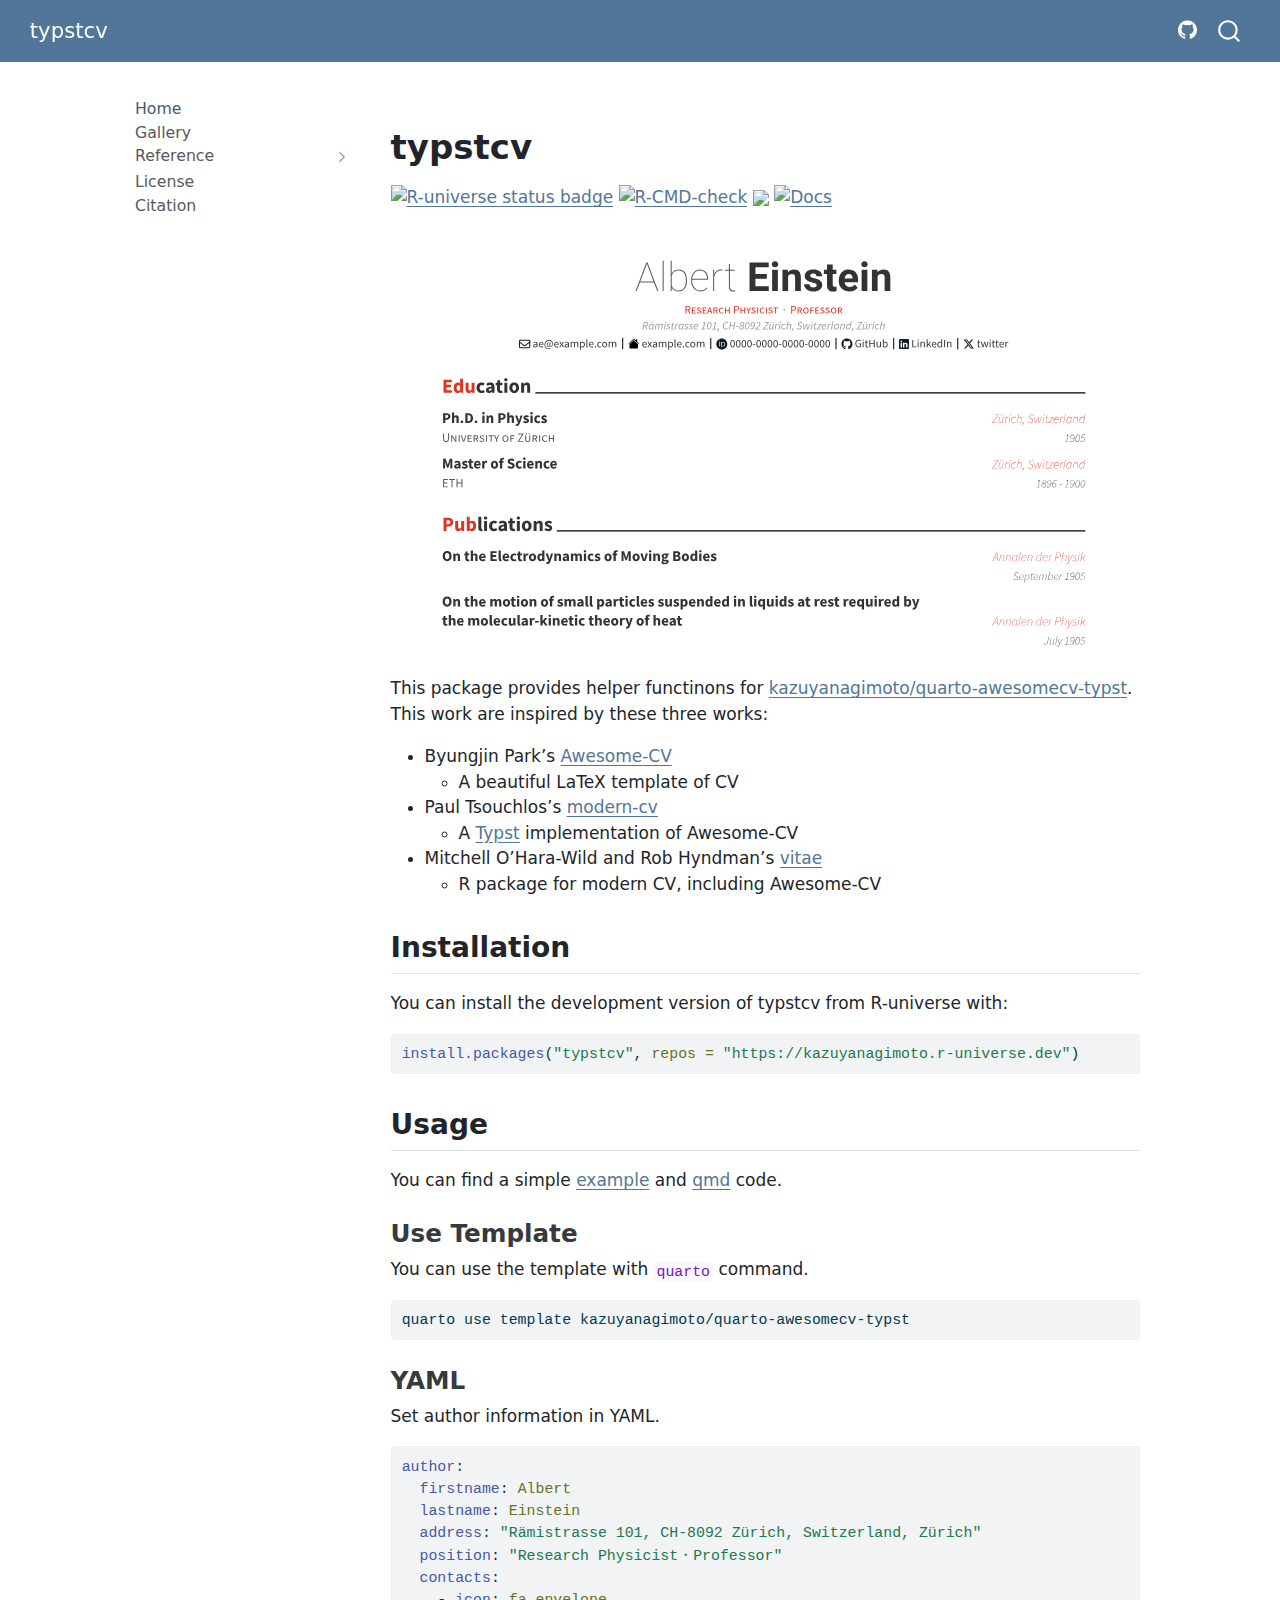
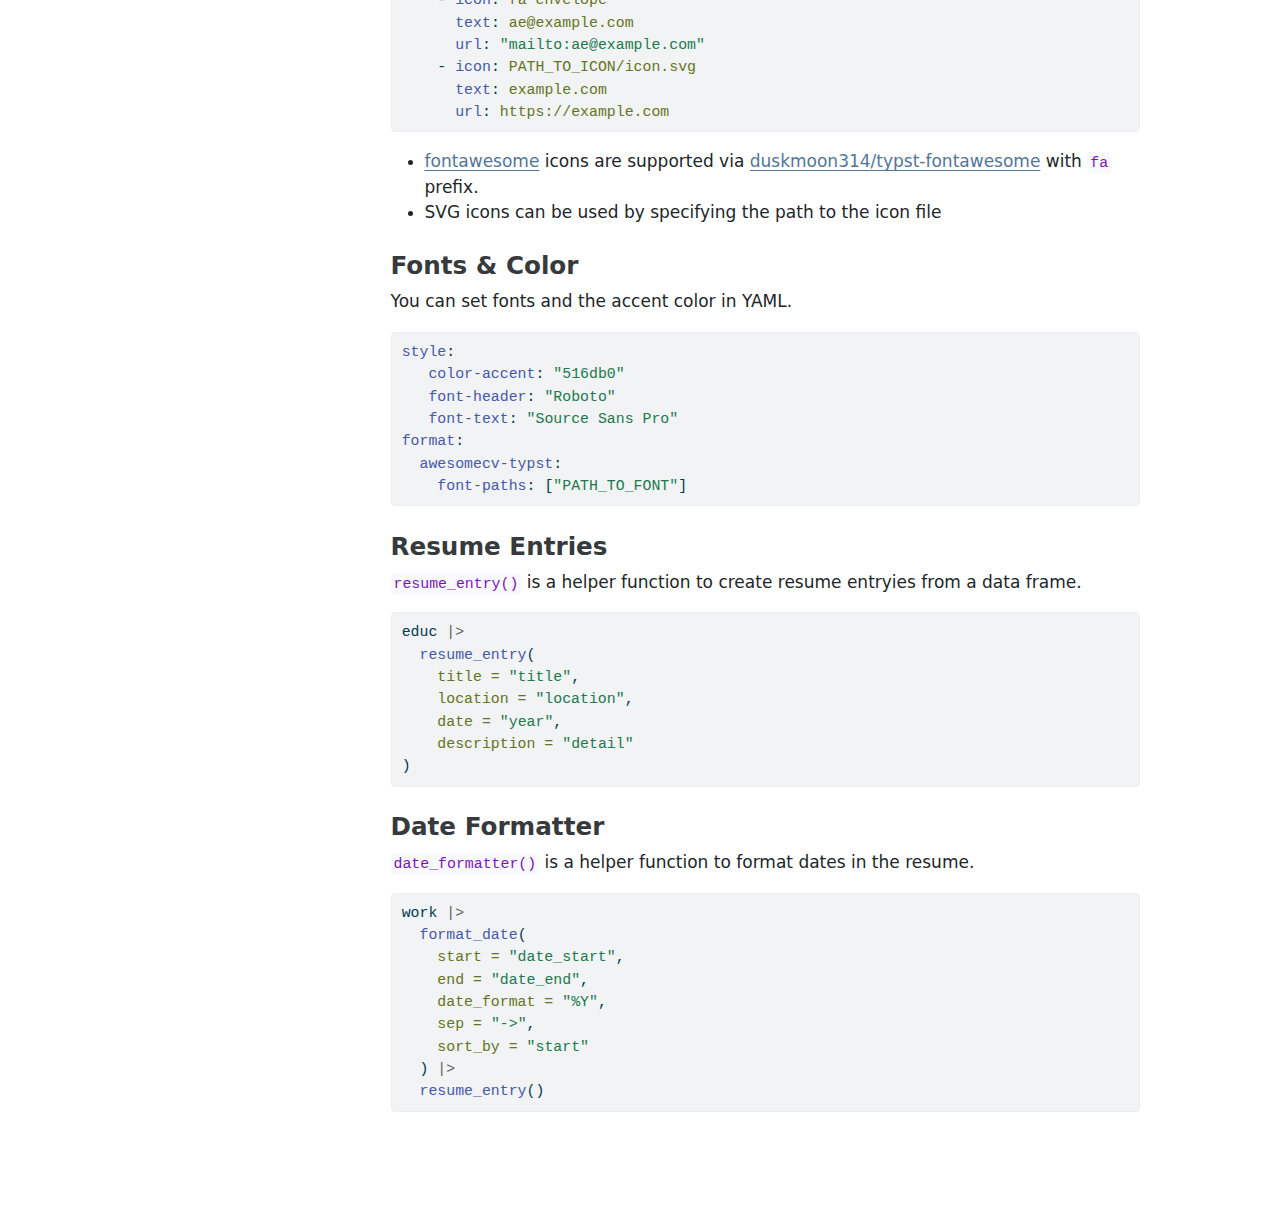
==== commit e51bf52d: "Deploying to gh-pages from @ kazuyanagimoto/typstcv@08f3eb029a147c2089d8793293ce8f723fddc516 🚀" ====
--- a/index.html
+++ b/index.html
@@ -243,7 +243,7 @@
 <h1>typstcv</h1>
 <!-- badges: start -->
 <p><a href="https://kazuyanagimoto.r-universe.dev"><img src="https://kazuyanagimoto.r-universe.dev/badges/typstcv" class="img-fluid" alt="R-universe status badge"></a> <a href="https://github.com/kazuyanagimoto/typstcv/actions/workflows/R-CMD-check.yaml"><img src="https://github.com/kazuyanagimoto/typstcv/actions/workflows/R-CMD-check.yaml/badge.svg" class="img-fluid" alt="R-CMD-check"></a> <a href="https://github.com/kazuyanagimoto/typstcv/blob/main/LICENSE.md" target="_blank"><img src="https://img.shields.io/badge/license-MIT-blue"></a> <a href="https://kazuyanagimoto.com/typstcv/index.html"><img src="https://img.shields.io/badge/docs-homepage-blue.svg" class="img-fluid" alt="Docs"></a> <!-- badges: end --></p>
-<p><img src="vignettes/awesomecv/assets/img/thumbnail.svg" class="img-fluid"></p>
+<p><img src="vignettes/img/typstcv_awesomecv.svg" class="img-fluid"></p>
 <p>This package provides helper functinons for <a href="https://github.com/kazuyanagimoto/quarto-awesomecv-typst">kazuyanagimoto/quarto-awesomecv-typst</a>. This work are inspired by these three works:</p>
 <ul>
 <li>Byungjin Park’s <a href="https://github.com/posquit0/Awesome-CV">Awesome-CV</a>
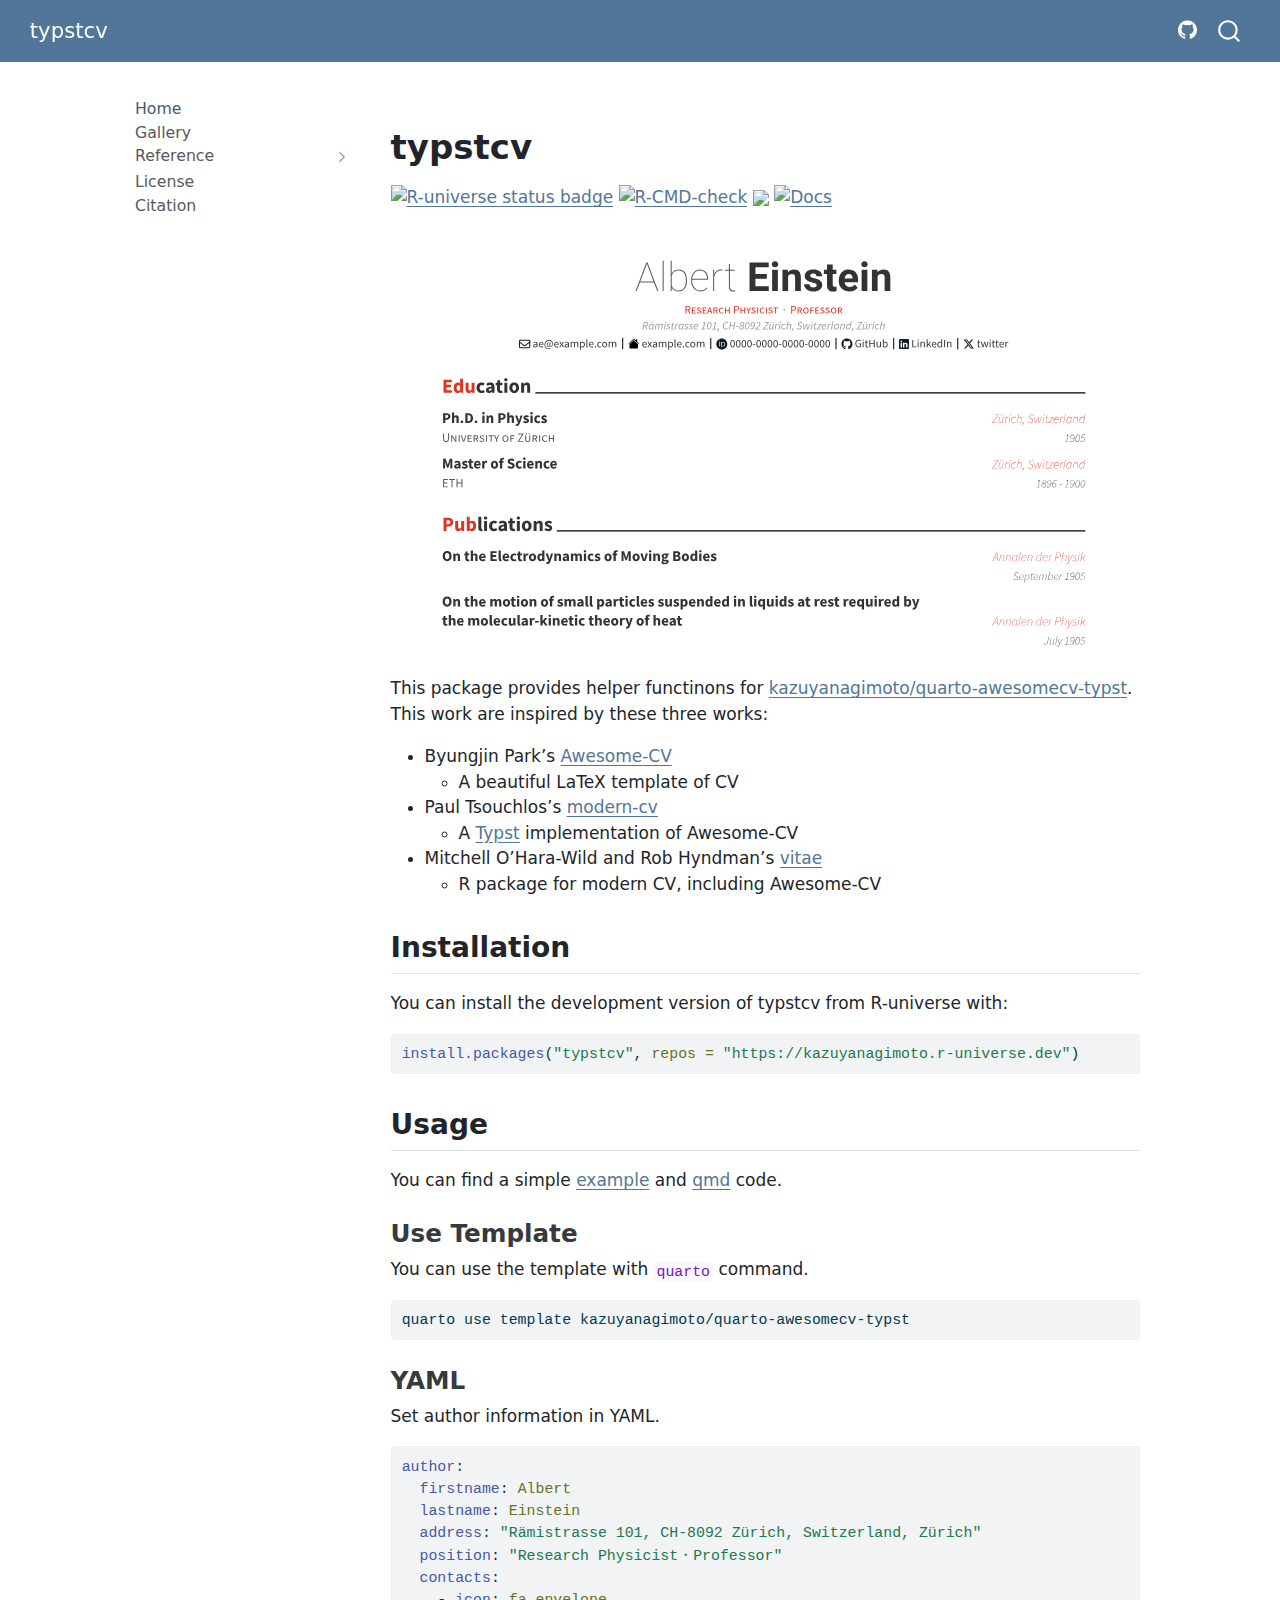
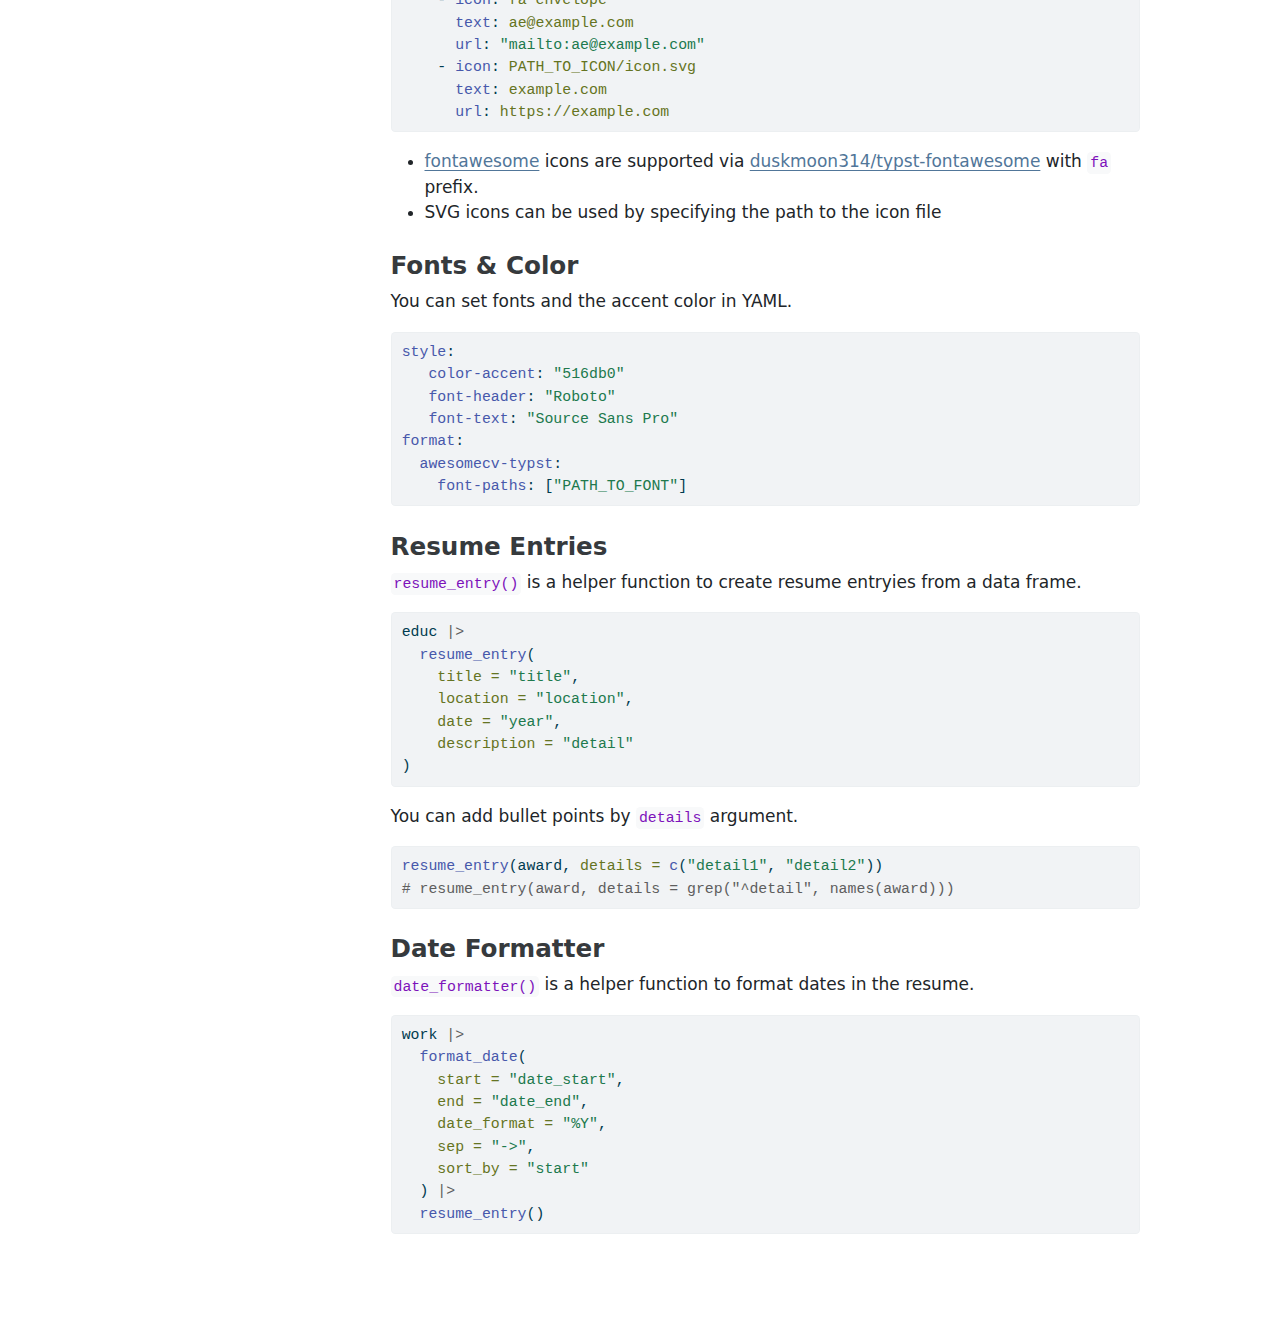
==== commit 0f37c2ca: "Deploying to gh-pages from @ kazuyanagimoto/typstcv@83da569297887c17488eb4269766e084df6d4135 🚀" ====
--- a/index.html
+++ b/index.html
@@ -2,7 +2,7 @@
 <html xmlns="http://www.w3.org/1999/xhtml" lang="en" xml:lang="en"><head>
 
 <meta charset="utf-8">
-<meta name="generator" content="quarto-1.4.553">
+<meta name="generator" content="quarto-1.4.554">
 
 <meta name="viewport" content="width=device-width, initial-scale=1.0, user-scalable=yes">
 
@@ -313,19 +313,22 @@
 <span id="cb5-5"><a href="#cb5-5" aria-hidden="true" tabindex="-1"></a>    <span class="at">date =</span> <span class="st">"year"</span>,</span>
 <span id="cb5-6"><a href="#cb5-6" aria-hidden="true" tabindex="-1"></a>    <span class="at">description =</span> <span class="st">"detail"</span></span>
 <span id="cb5-7"><a href="#cb5-7" aria-hidden="true" tabindex="-1"></a>)</span></code><button title="Copy to Clipboard" class="code-copy-button"><i class="bi"></i></button></pre></div>
+<p>You can add bullet points by <code>details</code> argument.</p>
+<div class="sourceCode" id="cb6"><pre class="sourceCode r code-with-copy"><code class="sourceCode r"><span id="cb6-1"><a href="#cb6-1" aria-hidden="true" tabindex="-1"></a><span class="fu">resume_entry</span>(award, <span class="at">details =</span> <span class="fu">c</span>(<span class="st">"detail1"</span>, <span class="st">"detail2"</span>))</span>
+<span id="cb6-2"><a href="#cb6-2" aria-hidden="true" tabindex="-1"></a><span class="co"># resume_entry(award, details = grep("^detail", names(award)))</span></span></code><button title="Copy to Clipboard" class="code-copy-button"><i class="bi"></i></button></pre></div>
 </section>
 <section id="date-formatter" class="level3">
 <h3 class="anchored" data-anchor-id="date-formatter">Date Formatter</h3>
 <p><code>date_formatter()</code> is a helper function to format dates in the resume.</p>
-<div class="sourceCode" id="cb6"><pre class="sourceCode r code-with-copy"><code class="sourceCode r"><span id="cb6-1"><a href="#cb6-1" aria-hidden="true" tabindex="-1"></a>work <span class="sc">|&gt;</span></span>
-<span id="cb6-2"><a href="#cb6-2" aria-hidden="true" tabindex="-1"></a>  <span class="fu">format_date</span>(</span>
-<span id="cb6-3"><a href="#cb6-3" aria-hidden="true" tabindex="-1"></a>    <span class="at">start =</span> <span class="st">"date_start"</span>,</span>
-<span id="cb6-4"><a href="#cb6-4" aria-hidden="true" tabindex="-1"></a>    <span class="at">end =</span> <span class="st">"date_end"</span>,</span>
-<span id="cb6-5"><a href="#cb6-5" aria-hidden="true" tabindex="-1"></a>    <span class="at">date_format =</span> <span class="st">"%Y"</span>,</span>
-<span id="cb6-6"><a href="#cb6-6" aria-hidden="true" tabindex="-1"></a>    <span class="at">sep =</span> <span class="st">"-&gt;"</span>,</span>
-<span id="cb6-7"><a href="#cb6-7" aria-hidden="true" tabindex="-1"></a>    <span class="at">sort_by =</span> <span class="st">"start"</span></span>
-<span id="cb6-8"><a href="#cb6-8" aria-hidden="true" tabindex="-1"></a>  ) <span class="sc">|&gt;</span></span>
-<span id="cb6-9"><a href="#cb6-9" aria-hidden="true" tabindex="-1"></a>  <span class="fu">resume_entry</span>()</span></code><button title="Copy to Clipboard" class="code-copy-button"><i class="bi"></i></button></pre></div>
+<div class="sourceCode" id="cb7"><pre class="sourceCode r code-with-copy"><code class="sourceCode r"><span id="cb7-1"><a href="#cb7-1" aria-hidden="true" tabindex="-1"></a>work <span class="sc">|&gt;</span></span>
+<span id="cb7-2"><a href="#cb7-2" aria-hidden="true" tabindex="-1"></a>  <span class="fu">format_date</span>(</span>
+<span id="cb7-3"><a href="#cb7-3" aria-hidden="true" tabindex="-1"></a>    <span class="at">start =</span> <span class="st">"date_start"</span>,</span>
+<span id="cb7-4"><a href="#cb7-4" aria-hidden="true" tabindex="-1"></a>    <span class="at">end =</span> <span class="st">"date_end"</span>,</span>
+<span id="cb7-5"><a href="#cb7-5" aria-hidden="true" tabindex="-1"></a>    <span class="at">date_format =</span> <span class="st">"%Y"</span>,</span>
+<span id="cb7-6"><a href="#cb7-6" aria-hidden="true" tabindex="-1"></a>    <span class="at">sep =</span> <span class="st">"-&gt;"</span>,</span>
+<span id="cb7-7"><a href="#cb7-7" aria-hidden="true" tabindex="-1"></a>    <span class="at">sort_by =</span> <span class="st">"start"</span></span>
+<span id="cb7-8"><a href="#cb7-8" aria-hidden="true" tabindex="-1"></a>  ) <span class="sc">|&gt;</span></span>
+<span id="cb7-9"><a href="#cb7-9" aria-hidden="true" tabindex="-1"></a>  <span class="fu">resume_entry</span>()</span></code><button title="Copy to Clipboard" class="code-copy-button"><i class="bi"></i></button></pre></div>
 
 
 </section>
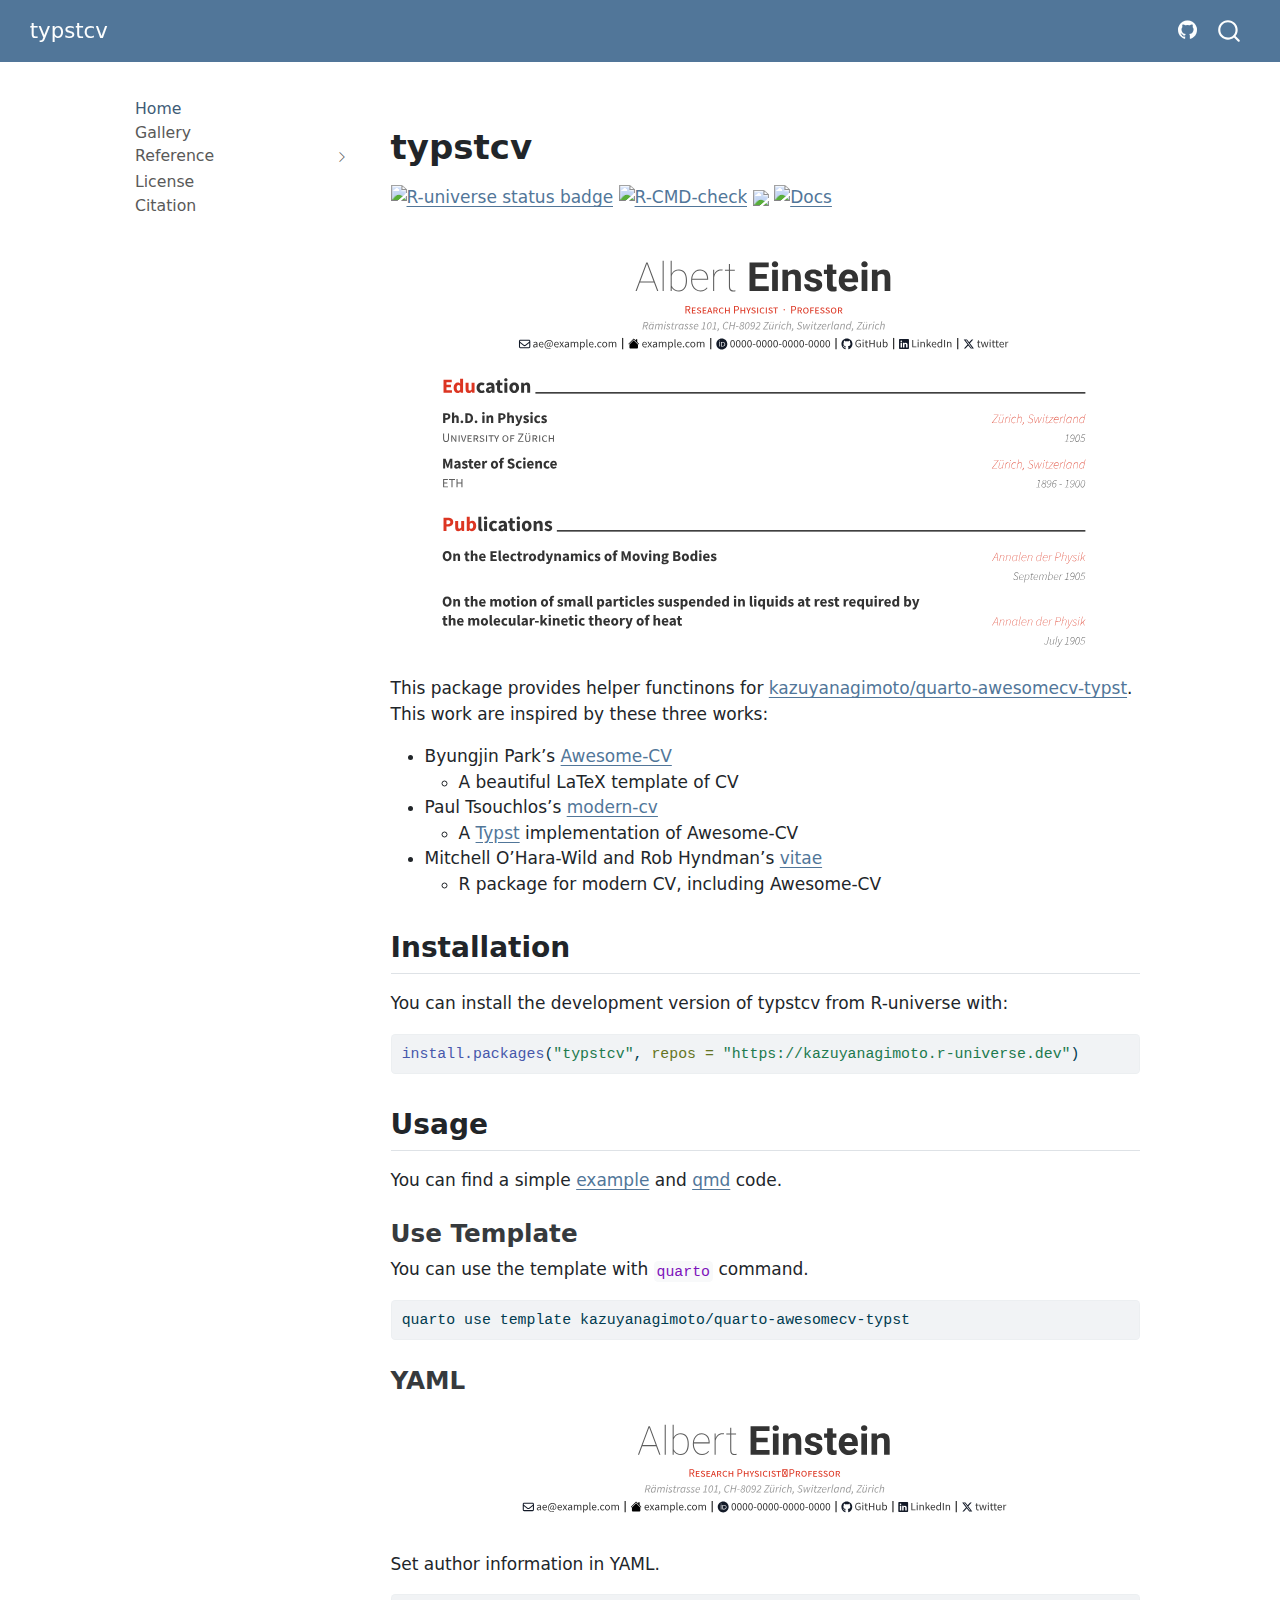
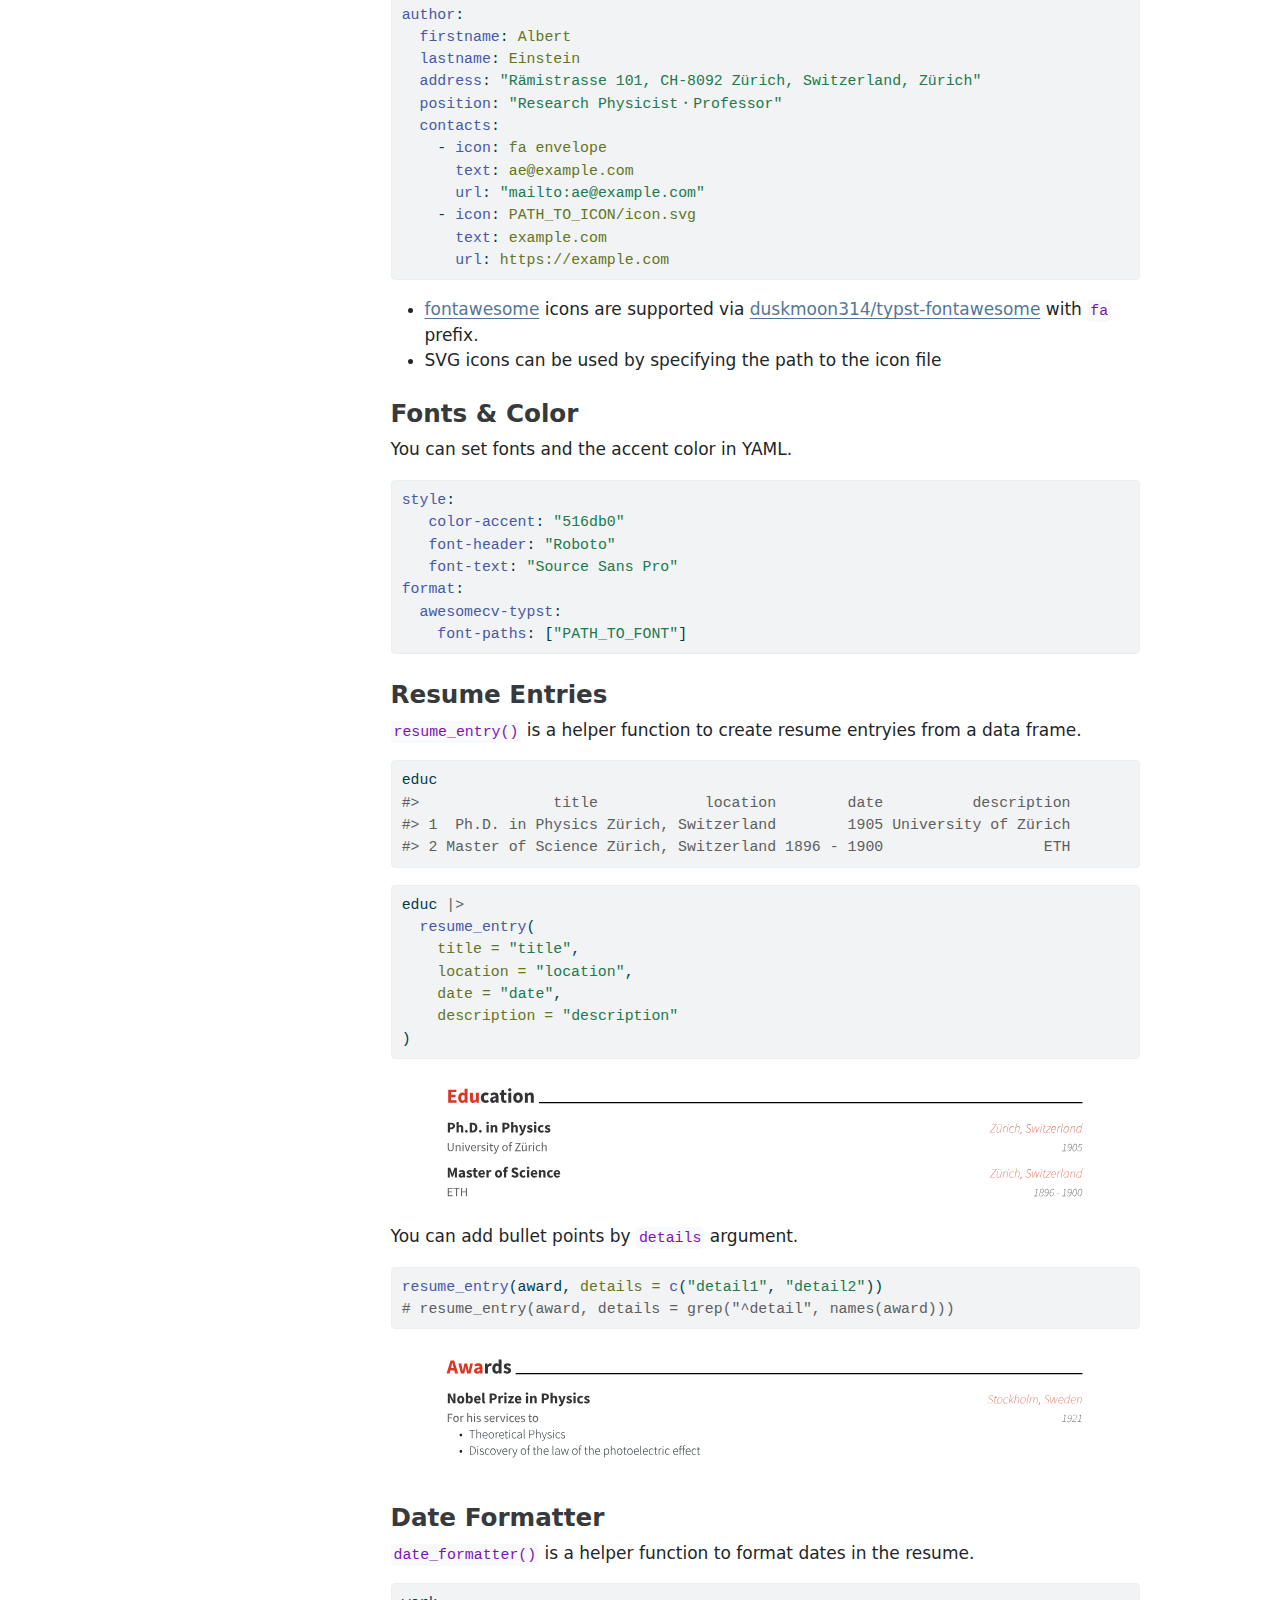
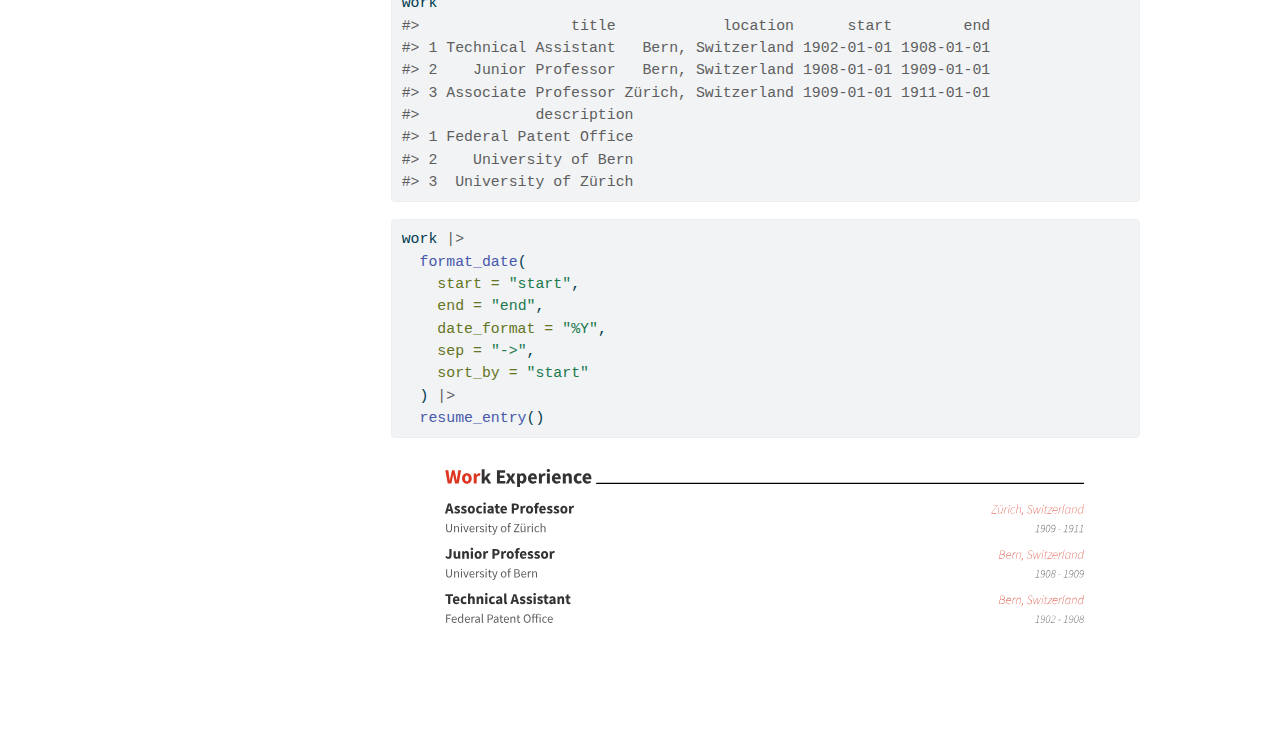
==== commit bb1d16e8: "Deploying to gh-pages from @ kazuyanagimoto/typstcv@e83f6a0c6781f9f5e0a0b5233d1726fb934a5713 🚀" ====
--- a/index.html
+++ b/index.html
@@ -274,6 +274,7 @@
 </section>
 <section id="yaml" class="level3">
 <h3 class="anchored" data-anchor-id="yaml">YAML</h3>
+<p><img src="vignettes/img/awesomecv_header.svg" class="img-fluid"></p>
 <p>Set author information in YAML.</p>
 <div class="sourceCode" id="cb3"><pre class="sourceCode yaml code-with-copy"><code class="sourceCode yaml"><span id="cb3-1"><a href="#cb3-1" aria-hidden="true" tabindex="-1"></a><span class="fu">author</span><span class="kw">:</span></span>
 <span id="cb3-2"><a href="#cb3-2" aria-hidden="true" tabindex="-1"></a><span class="at">  </span><span class="fu">firstname</span><span class="kw">:</span><span class="at"> Albert</span></span>
@@ -306,29 +307,49 @@
 <section id="resume-entries" class="level3">
 <h3 class="anchored" data-anchor-id="resume-entries">Resume Entries</h3>
 <p><code>resume_entry()</code> is a helper function to create resume entryies from a data frame.</p>
-<div class="sourceCode" id="cb5"><pre class="sourceCode r code-with-copy"><code class="sourceCode r"><span id="cb5-1"><a href="#cb5-1" aria-hidden="true" tabindex="-1"></a>educ <span class="sc">|&gt;</span></span>
-<span id="cb5-2"><a href="#cb5-2" aria-hidden="true" tabindex="-1"></a>  <span class="fu">resume_entry</span>(</span>
-<span id="cb5-3"><a href="#cb5-3" aria-hidden="true" tabindex="-1"></a>    <span class="at">title =</span> <span class="st">"title"</span>,</span>
-<span id="cb5-4"><a href="#cb5-4" aria-hidden="true" tabindex="-1"></a>    <span class="at">location =</span> <span class="st">"location"</span>,</span>
-<span id="cb5-5"><a href="#cb5-5" aria-hidden="true" tabindex="-1"></a>    <span class="at">date =</span> <span class="st">"year"</span>,</span>
-<span id="cb5-6"><a href="#cb5-6" aria-hidden="true" tabindex="-1"></a>    <span class="at">description =</span> <span class="st">"detail"</span></span>
-<span id="cb5-7"><a href="#cb5-7" aria-hidden="true" tabindex="-1"></a>)</span></code><button title="Copy to Clipboard" class="code-copy-button"><i class="bi"></i></button></pre></div>
+<div class="cell">
+<div class="sourceCode cell-code" id="cb5"><pre class="sourceCode r code-with-copy"><code class="sourceCode r"><span id="cb5-1"><a href="#cb5-1" aria-hidden="true" tabindex="-1"></a>educ</span>
+<span id="cb5-2"><a href="#cb5-2" aria-hidden="true" tabindex="-1"></a><span class="co">#&gt;               title            location        date          description</span></span>
+<span id="cb5-3"><a href="#cb5-3" aria-hidden="true" tabindex="-1"></a><span class="co">#&gt; 1  Ph.D. in Physics Zürich, Switzerland        1905 University of Zürich</span></span>
+<span id="cb5-4"><a href="#cb5-4" aria-hidden="true" tabindex="-1"></a><span class="co">#&gt; 2 Master of Science Zürich, Switzerland 1896 - 1900                  ETH</span></span></code><button title="Copy to Clipboard" class="code-copy-button"><i class="bi"></i></button></pre></div>
+</div>
+<div class="sourceCode" id="cb6"><pre class="sourceCode r code-with-copy"><code class="sourceCode r"><span id="cb6-1"><a href="#cb6-1" aria-hidden="true" tabindex="-1"></a>educ <span class="sc">|&gt;</span></span>
+<span id="cb6-2"><a href="#cb6-2" aria-hidden="true" tabindex="-1"></a>  <span class="fu">resume_entry</span>(</span>
+<span id="cb6-3"><a href="#cb6-3" aria-hidden="true" tabindex="-1"></a>    <span class="at">title =</span> <span class="st">"title"</span>,</span>
+<span id="cb6-4"><a href="#cb6-4" aria-hidden="true" tabindex="-1"></a>    <span class="at">location =</span> <span class="st">"location"</span>,</span>
+<span id="cb6-5"><a href="#cb6-5" aria-hidden="true" tabindex="-1"></a>    <span class="at">date =</span> <span class="st">"date"</span>,</span>
+<span id="cb6-6"><a href="#cb6-6" aria-hidden="true" tabindex="-1"></a>    <span class="at">description =</span> <span class="st">"description"</span></span>
+<span id="cb6-7"><a href="#cb6-7" aria-hidden="true" tabindex="-1"></a>)</span></code><button title="Copy to Clipboard" class="code-copy-button"><i class="bi"></i></button></pre></div>
+<p><img src="vignettes/img/awesomecv_educ.svg" class="img-fluid"></p>
 <p>You can add bullet points by <code>details</code> argument.</p>
-<div class="sourceCode" id="cb6"><pre class="sourceCode r code-with-copy"><code class="sourceCode r"><span id="cb6-1"><a href="#cb6-1" aria-hidden="true" tabindex="-1"></a><span class="fu">resume_entry</span>(award, <span class="at">details =</span> <span class="fu">c</span>(<span class="st">"detail1"</span>, <span class="st">"detail2"</span>))</span>
-<span id="cb6-2"><a href="#cb6-2" aria-hidden="true" tabindex="-1"></a><span class="co"># resume_entry(award, details = grep("^detail", names(award)))</span></span></code><button title="Copy to Clipboard" class="code-copy-button"><i class="bi"></i></button></pre></div>
+<div class="sourceCode" id="cb7"><pre class="sourceCode r code-with-copy"><code class="sourceCode r"><span id="cb7-1"><a href="#cb7-1" aria-hidden="true" tabindex="-1"></a><span class="fu">resume_entry</span>(award, <span class="at">details =</span> <span class="fu">c</span>(<span class="st">"detail1"</span>, <span class="st">"detail2"</span>))</span>
+<span id="cb7-2"><a href="#cb7-2" aria-hidden="true" tabindex="-1"></a><span class="co"># resume_entry(award, details = grep("^detail", names(award)))</span></span></code><button title="Copy to Clipboard" class="code-copy-button"><i class="bi"></i></button></pre></div>
+<p><img src="vignettes/img/awesomecv_award.svg" class="img-fluid"></p>
 </section>
 <section id="date-formatter" class="level3">
 <h3 class="anchored" data-anchor-id="date-formatter">Date Formatter</h3>
 <p><code>date_formatter()</code> is a helper function to format dates in the resume.</p>
-<div class="sourceCode" id="cb7"><pre class="sourceCode r code-with-copy"><code class="sourceCode r"><span id="cb7-1"><a href="#cb7-1" aria-hidden="true" tabindex="-1"></a>work <span class="sc">|&gt;</span></span>
-<span id="cb7-2"><a href="#cb7-2" aria-hidden="true" tabindex="-1"></a>  <span class="fu">format_date</span>(</span>
-<span id="cb7-3"><a href="#cb7-3" aria-hidden="true" tabindex="-1"></a>    <span class="at">start =</span> <span class="st">"date_start"</span>,</span>
-<span id="cb7-4"><a href="#cb7-4" aria-hidden="true" tabindex="-1"></a>    <span class="at">end =</span> <span class="st">"date_end"</span>,</span>
-<span id="cb7-5"><a href="#cb7-5" aria-hidden="true" tabindex="-1"></a>    <span class="at">date_format =</span> <span class="st">"%Y"</span>,</span>
-<span id="cb7-6"><a href="#cb7-6" aria-hidden="true" tabindex="-1"></a>    <span class="at">sep =</span> <span class="st">"-&gt;"</span>,</span>
-<span id="cb7-7"><a href="#cb7-7" aria-hidden="true" tabindex="-1"></a>    <span class="at">sort_by =</span> <span class="st">"start"</span></span>
-<span id="cb7-8"><a href="#cb7-8" aria-hidden="true" tabindex="-1"></a>  ) <span class="sc">|&gt;</span></span>
-<span id="cb7-9"><a href="#cb7-9" aria-hidden="true" tabindex="-1"></a>  <span class="fu">resume_entry</span>()</span></code><button title="Copy to Clipboard" class="code-copy-button"><i class="bi"></i></button></pre></div>
+<div class="cell">
+<div class="sourceCode cell-code" id="cb8"><pre class="sourceCode r code-with-copy"><code class="sourceCode r"><span id="cb8-1"><a href="#cb8-1" aria-hidden="true" tabindex="-1"></a>work</span>
+<span id="cb8-2"><a href="#cb8-2" aria-hidden="true" tabindex="-1"></a><span class="co">#&gt;                 title            location      start        end</span></span>
+<span id="cb8-3"><a href="#cb8-3" aria-hidden="true" tabindex="-1"></a><span class="co">#&gt; 1 Technical Assistant   Bern, Switzerland 1902-01-01 1908-01-01</span></span>
+<span id="cb8-4"><a href="#cb8-4" aria-hidden="true" tabindex="-1"></a><span class="co">#&gt; 2    Junior Professor   Bern, Switzerland 1908-01-01 1909-01-01</span></span>
+<span id="cb8-5"><a href="#cb8-5" aria-hidden="true" tabindex="-1"></a><span class="co">#&gt; 3 Associate Professor Zürich, Switzerland 1909-01-01 1911-01-01</span></span>
+<span id="cb8-6"><a href="#cb8-6" aria-hidden="true" tabindex="-1"></a><span class="co">#&gt;             description</span></span>
+<span id="cb8-7"><a href="#cb8-7" aria-hidden="true" tabindex="-1"></a><span class="co">#&gt; 1 Federal Patent Office</span></span>
+<span id="cb8-8"><a href="#cb8-8" aria-hidden="true" tabindex="-1"></a><span class="co">#&gt; 2    University of Bern</span></span>
+<span id="cb8-9"><a href="#cb8-9" aria-hidden="true" tabindex="-1"></a><span class="co">#&gt; 3  University of Zürich</span></span></code><button title="Copy to Clipboard" class="code-copy-button"><i class="bi"></i></button></pre></div>
+</div>
+<div class="sourceCode" id="cb9"><pre class="sourceCode r code-with-copy"><code class="sourceCode r"><span id="cb9-1"><a href="#cb9-1" aria-hidden="true" tabindex="-1"></a>work <span class="sc">|&gt;</span></span>
+<span id="cb9-2"><a href="#cb9-2" aria-hidden="true" tabindex="-1"></a>  <span class="fu">format_date</span>(</span>
+<span id="cb9-3"><a href="#cb9-3" aria-hidden="true" tabindex="-1"></a>    <span class="at">start =</span> <span class="st">"start"</span>,</span>
+<span id="cb9-4"><a href="#cb9-4" aria-hidden="true" tabindex="-1"></a>    <span class="at">end =</span> <span class="st">"end"</span>,</span>
+<span id="cb9-5"><a href="#cb9-5" aria-hidden="true" tabindex="-1"></a>    <span class="at">date_format =</span> <span class="st">"%Y"</span>,</span>
+<span id="cb9-6"><a href="#cb9-6" aria-hidden="true" tabindex="-1"></a>    <span class="at">sep =</span> <span class="st">"-&gt;"</span>,</span>
+<span id="cb9-7"><a href="#cb9-7" aria-hidden="true" tabindex="-1"></a>    <span class="at">sort_by =</span> <span class="st">"start"</span></span>
+<span id="cb9-8"><a href="#cb9-8" aria-hidden="true" tabindex="-1"></a>  ) <span class="sc">|&gt;</span></span>
+<span id="cb9-9"><a href="#cb9-9" aria-hidden="true" tabindex="-1"></a>  <span class="fu">resume_entry</span>()</span></code><button title="Copy to Clipboard" class="code-copy-button"><i class="bi"></i></button></pre></div>
+<p><img src="vignettes/img/awesomecv_work.svg" class="img-fluid"></p>
 
 
 </section>
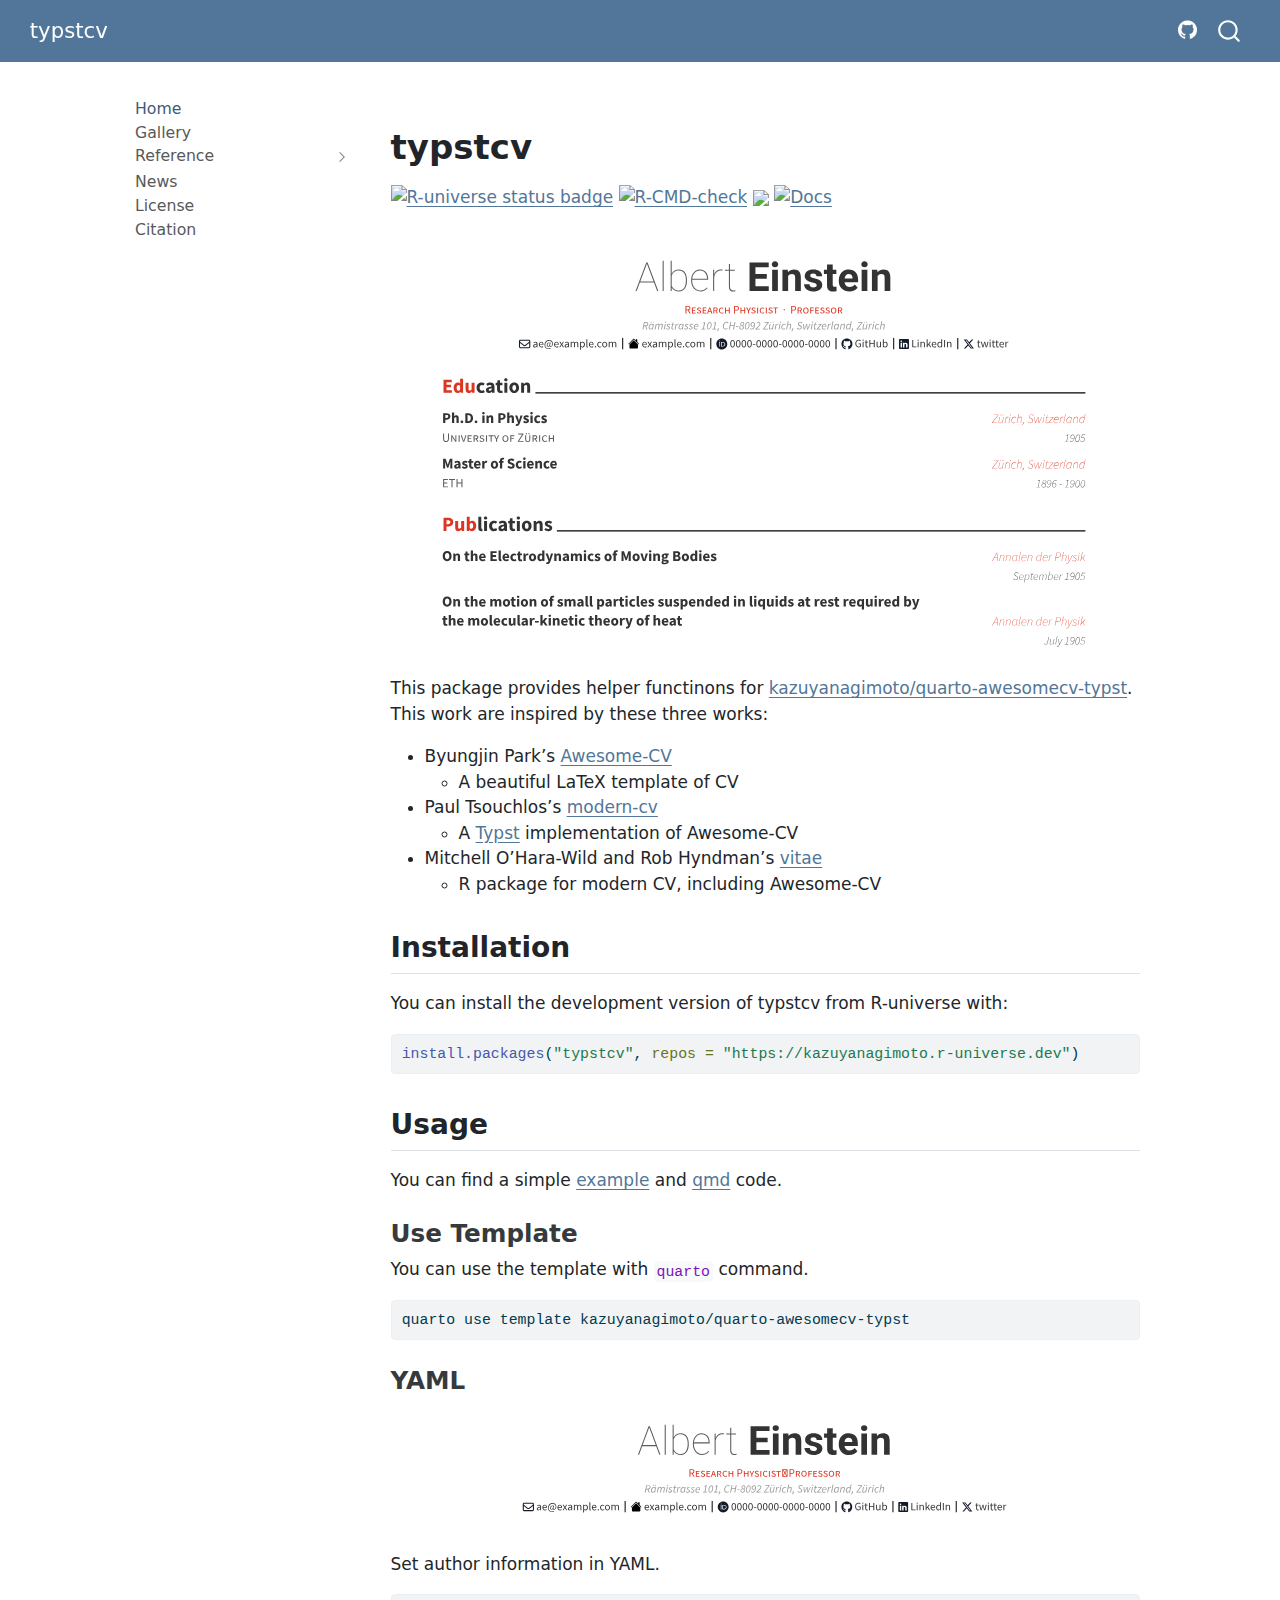
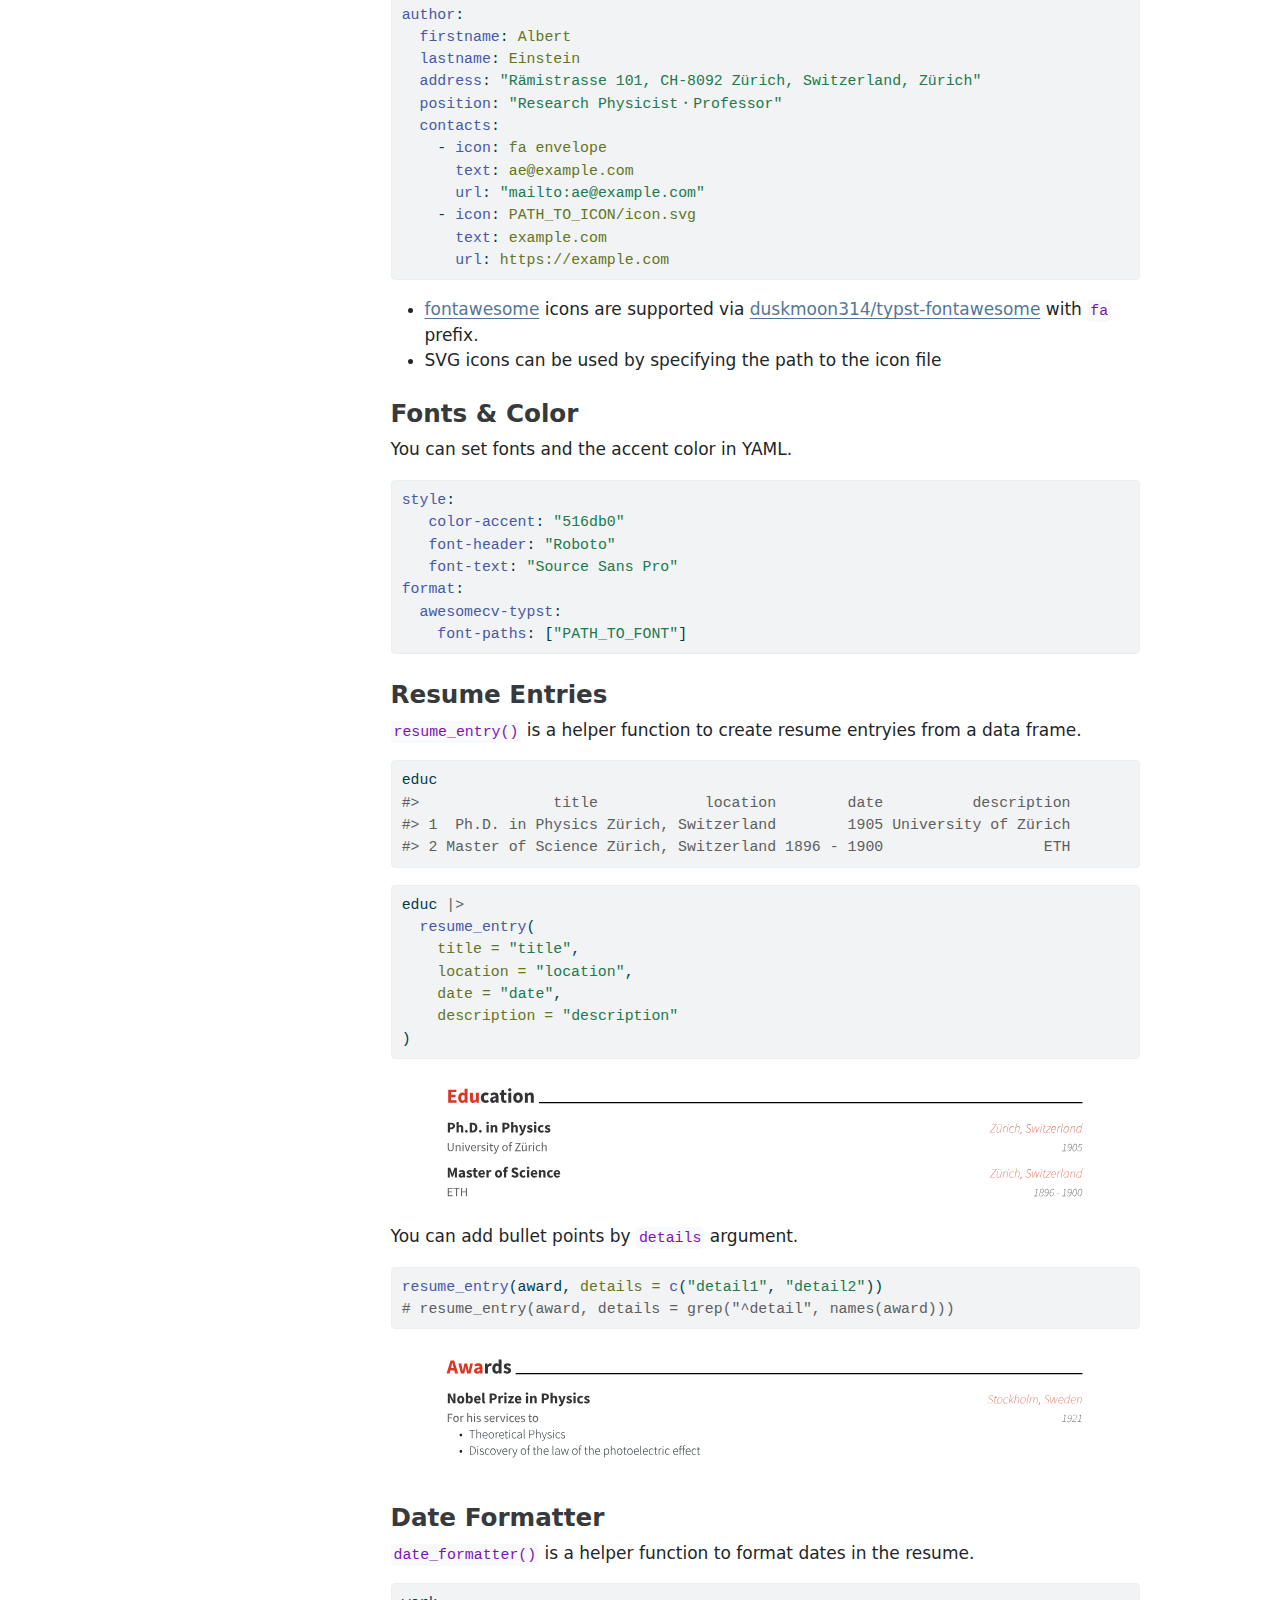
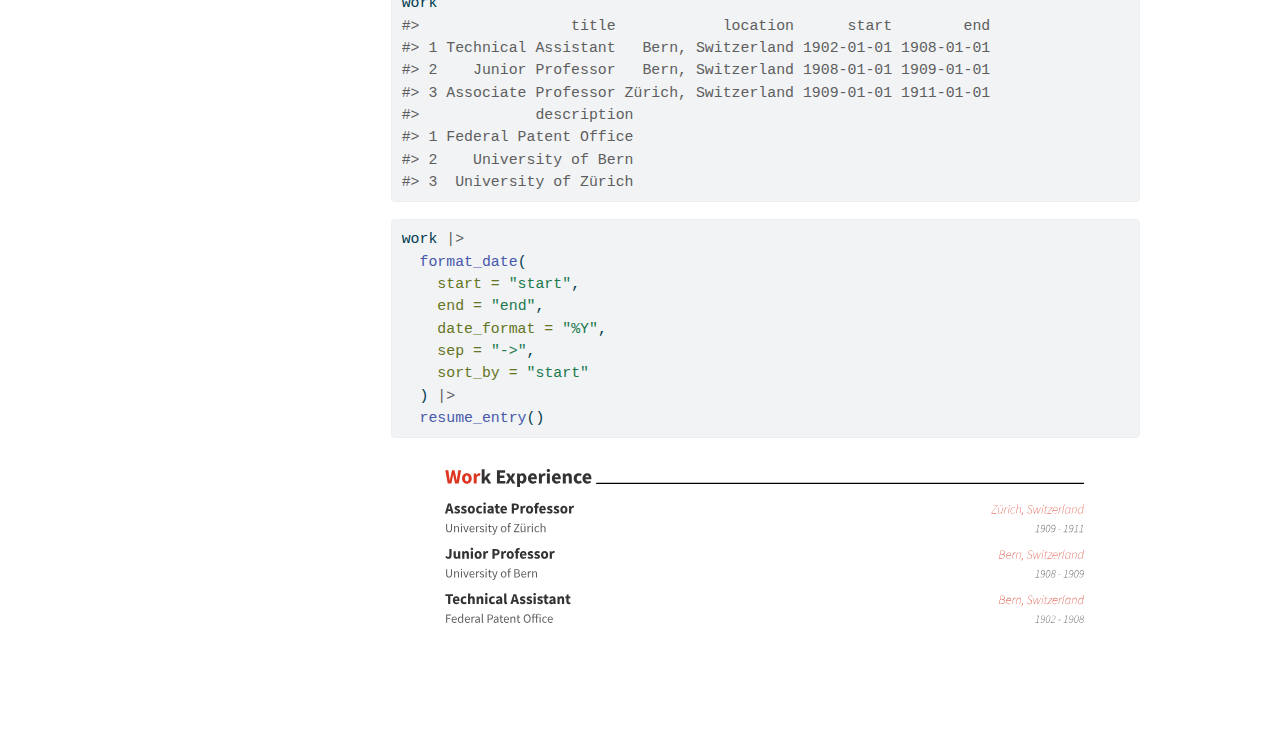
==== commit 5719d21a: "Deploying to gh-pages from @ kazuyanagimoto/typstcv@054752f81634d23e9146d7632e66303a49021e67 🚀" ====
--- a/index.html
+++ b/index.html
@@ -103,6 +103,9 @@
 }</script>
 
 
+<meta name="twitter:title" content="typstcv">
+<meta name="twitter:description" content="">
+<meta name="twitter:card" content="summary">
 </head>
 
 <body class="nav-sidebar floating nav-fixed fullcontent">
@@ -215,6 +218,12 @@
 </li>
       </ul>
   </li>
+        <li class="sidebar-item">
+  <div class="sidebar-item-container"> 
+  <a href="./NEWS.html" class="sidebar-item-text sidebar-link">
+ <span class="menu-text">News</span></a>
+  </div>
+</li>
         <li class="sidebar-item">
   <div class="sidebar-item-container"> 
   <a href="./LICENSE.html" class="sidebar-item-text sidebar-link">
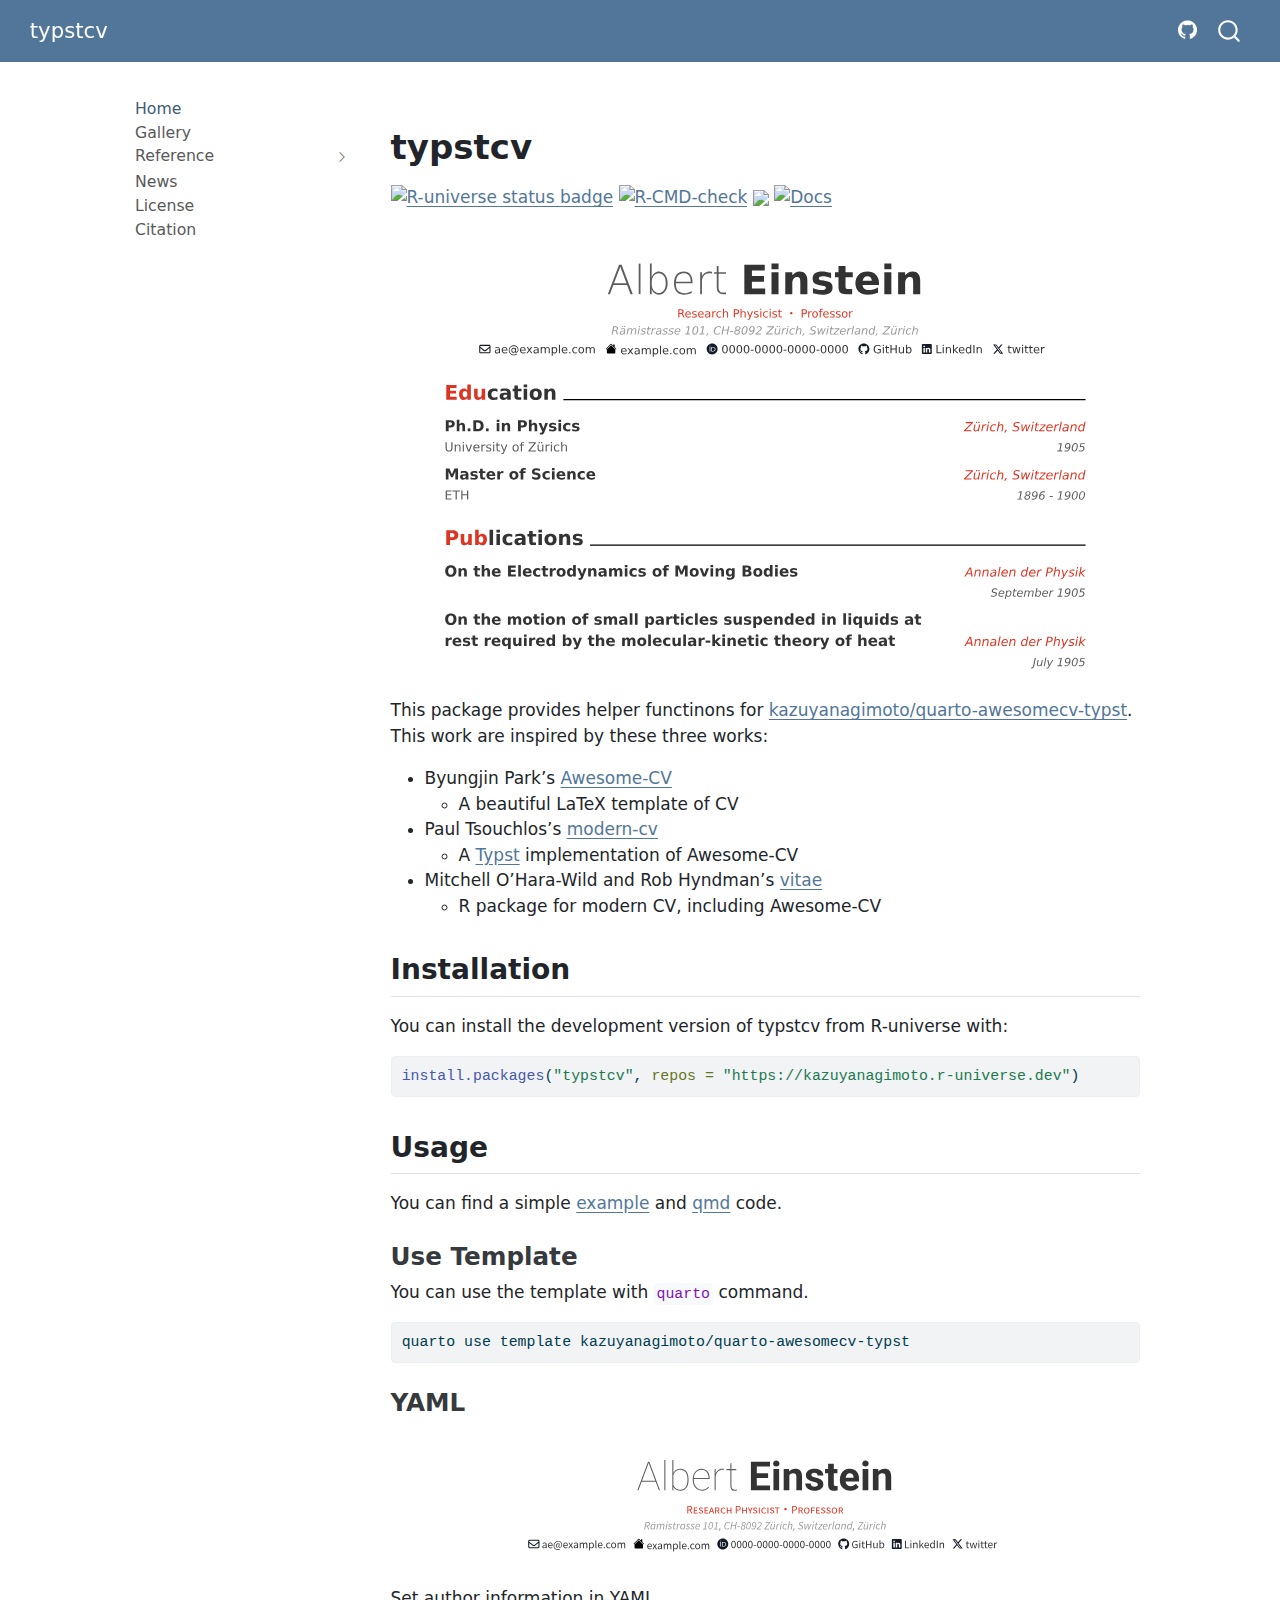
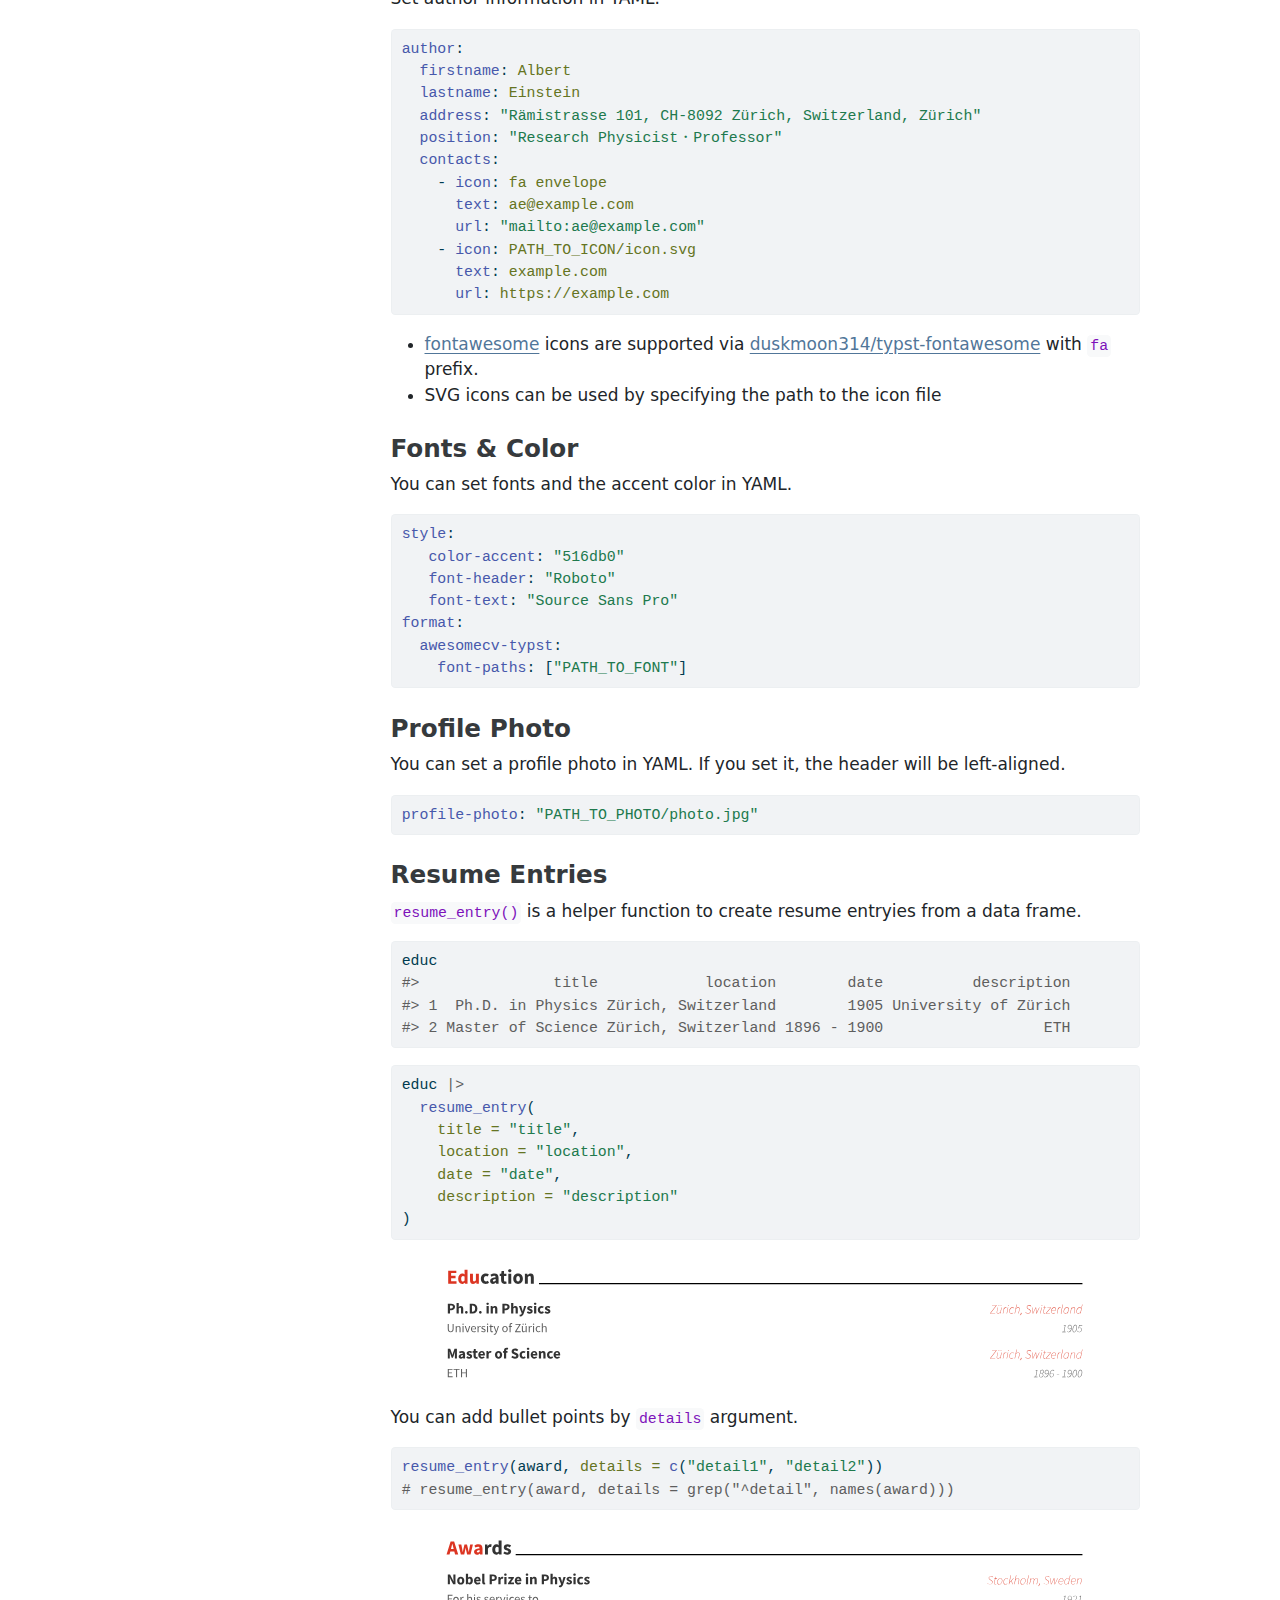
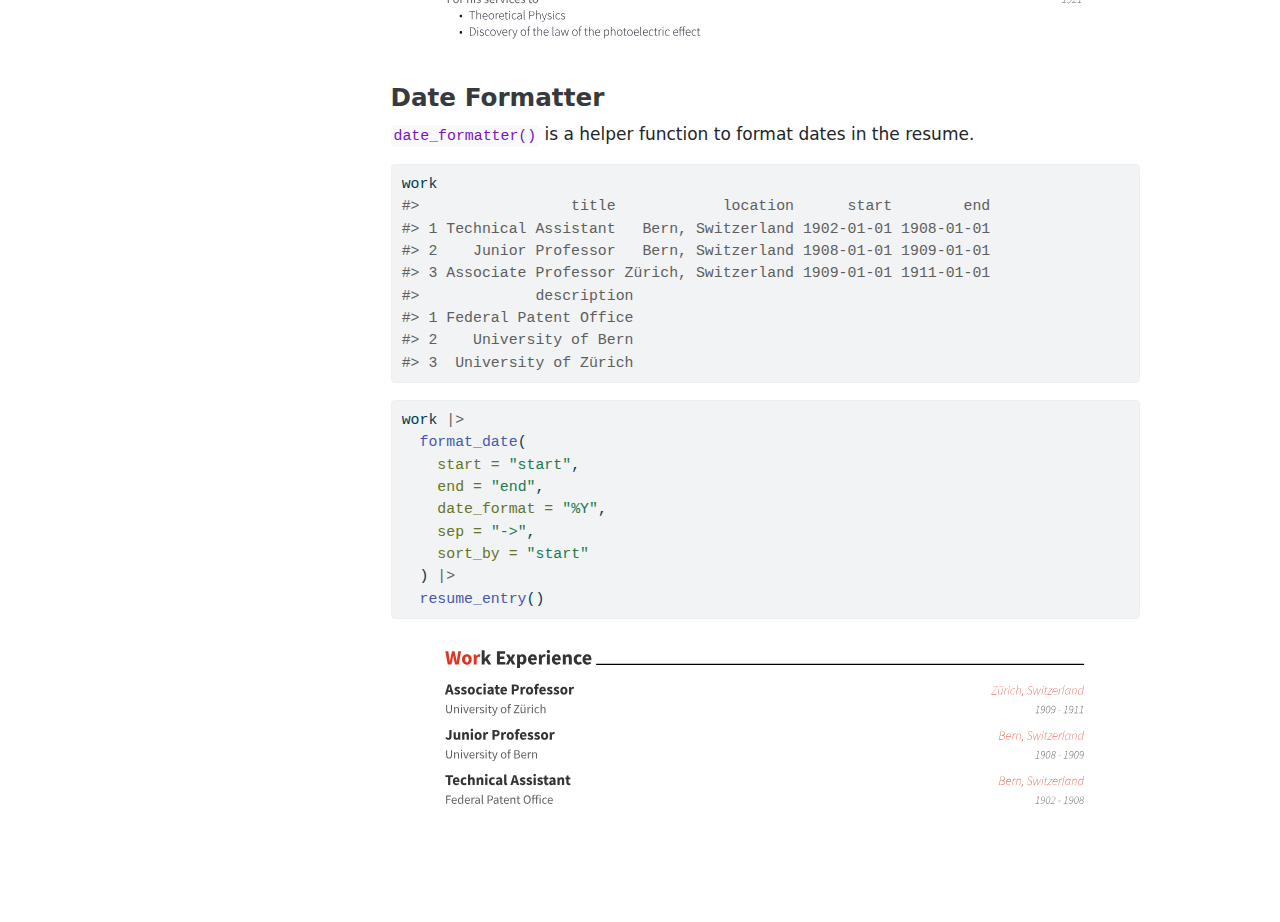
==== commit d8387351: "Deploying to gh-pages from @ kazuyanagimoto/typstcv@712646615cc330fa7966c2216fd5f6513b7bdf37 🚀" ====
--- a/index.html
+++ b/index.html
@@ -313,51 +313,56 @@
 <span id="cb4-6"><a href="#cb4-6" aria-hidden="true" tabindex="-1"></a><span class="at">  </span><span class="fu">awesomecv-typst</span><span class="kw">:</span></span>
 <span id="cb4-7"><a href="#cb4-7" aria-hidden="true" tabindex="-1"></a><span class="at">    </span><span class="fu">font-paths</span><span class="kw">:</span><span class="at"> </span><span class="kw">[</span><span class="st">"PATH_TO_FONT"</span><span class="kw">]</span></span></code><button title="Copy to Clipboard" class="code-copy-button"><i class="bi"></i></button></pre></div>
 </section>
+<section id="profile-photo" class="level3">
+<h3 class="anchored" data-anchor-id="profile-photo">Profile Photo</h3>
+<p>You can set a profile photo in YAML. If you set it, the header will be left-aligned.</p>
+<div class="sourceCode" id="cb5"><pre class="sourceCode yaml code-with-copy"><code class="sourceCode yaml"><span id="cb5-1"><a href="#cb5-1" aria-hidden="true" tabindex="-1"></a><span class="fu">profile-photo</span><span class="kw">:</span><span class="at"> </span><span class="st">"PATH_TO_PHOTO/photo.jpg"</span></span></code><button title="Copy to Clipboard" class="code-copy-button"><i class="bi"></i></button></pre></div>
+</section>
 <section id="resume-entries" class="level3">
 <h3 class="anchored" data-anchor-id="resume-entries">Resume Entries</h3>
 <p><code>resume_entry()</code> is a helper function to create resume entryies from a data frame.</p>
 <div class="cell">
-<div class="sourceCode cell-code" id="cb5"><pre class="sourceCode r code-with-copy"><code class="sourceCode r"><span id="cb5-1"><a href="#cb5-1" aria-hidden="true" tabindex="-1"></a>educ</span>
-<span id="cb5-2"><a href="#cb5-2" aria-hidden="true" tabindex="-1"></a><span class="co">#&gt;               title            location        date          description</span></span>
-<span id="cb5-3"><a href="#cb5-3" aria-hidden="true" tabindex="-1"></a><span class="co">#&gt; 1  Ph.D. in Physics Zürich, Switzerland        1905 University of Zürich</span></span>
-<span id="cb5-4"><a href="#cb5-4" aria-hidden="true" tabindex="-1"></a><span class="co">#&gt; 2 Master of Science Zürich, Switzerland 1896 - 1900                  ETH</span></span></code><button title="Copy to Clipboard" class="code-copy-button"><i class="bi"></i></button></pre></div>
+<div class="sourceCode cell-code" id="cb6"><pre class="sourceCode r code-with-copy"><code class="sourceCode r"><span id="cb6-1"><a href="#cb6-1" aria-hidden="true" tabindex="-1"></a>educ</span>
+<span id="cb6-2"><a href="#cb6-2" aria-hidden="true" tabindex="-1"></a><span class="co">#&gt;               title            location        date          description</span></span>
+<span id="cb6-3"><a href="#cb6-3" aria-hidden="true" tabindex="-1"></a><span class="co">#&gt; 1  Ph.D. in Physics Zürich, Switzerland        1905 University of Zürich</span></span>
+<span id="cb6-4"><a href="#cb6-4" aria-hidden="true" tabindex="-1"></a><span class="co">#&gt; 2 Master of Science Zürich, Switzerland 1896 - 1900                  ETH</span></span></code><button title="Copy to Clipboard" class="code-copy-button"><i class="bi"></i></button></pre></div>
 </div>
-<div class="sourceCode" id="cb6"><pre class="sourceCode r code-with-copy"><code class="sourceCode r"><span id="cb6-1"><a href="#cb6-1" aria-hidden="true" tabindex="-1"></a>educ <span class="sc">|&gt;</span></span>
-<span id="cb6-2"><a href="#cb6-2" aria-hidden="true" tabindex="-1"></a>  <span class="fu">resume_entry</span>(</span>
-<span id="cb6-3"><a href="#cb6-3" aria-hidden="true" tabindex="-1"></a>    <span class="at">title =</span> <span class="st">"title"</span>,</span>
-<span id="cb6-4"><a href="#cb6-4" aria-hidden="true" tabindex="-1"></a>    <span class="at">location =</span> <span class="st">"location"</span>,</span>
-<span id="cb6-5"><a href="#cb6-5" aria-hidden="true" tabindex="-1"></a>    <span class="at">date =</span> <span class="st">"date"</span>,</span>
-<span id="cb6-6"><a href="#cb6-6" aria-hidden="true" tabindex="-1"></a>    <span class="at">description =</span> <span class="st">"description"</span></span>
-<span id="cb6-7"><a href="#cb6-7" aria-hidden="true" tabindex="-1"></a>)</span></code><button title="Copy to Clipboard" class="code-copy-button"><i class="bi"></i></button></pre></div>
+<div class="sourceCode" id="cb7"><pre class="sourceCode r code-with-copy"><code class="sourceCode r"><span id="cb7-1"><a href="#cb7-1" aria-hidden="true" tabindex="-1"></a>educ <span class="sc">|&gt;</span></span>
+<span id="cb7-2"><a href="#cb7-2" aria-hidden="true" tabindex="-1"></a>  <span class="fu">resume_entry</span>(</span>
+<span id="cb7-3"><a href="#cb7-3" aria-hidden="true" tabindex="-1"></a>    <span class="at">title =</span> <span class="st">"title"</span>,</span>
+<span id="cb7-4"><a href="#cb7-4" aria-hidden="true" tabindex="-1"></a>    <span class="at">location =</span> <span class="st">"location"</span>,</span>
+<span id="cb7-5"><a href="#cb7-5" aria-hidden="true" tabindex="-1"></a>    <span class="at">date =</span> <span class="st">"date"</span>,</span>
+<span id="cb7-6"><a href="#cb7-6" aria-hidden="true" tabindex="-1"></a>    <span class="at">description =</span> <span class="st">"description"</span></span>
+<span id="cb7-7"><a href="#cb7-7" aria-hidden="true" tabindex="-1"></a>)</span></code><button title="Copy to Clipboard" class="code-copy-button"><i class="bi"></i></button></pre></div>
 <p><img src="vignettes/img/awesomecv_educ.svg" class="img-fluid"></p>
 <p>You can add bullet points by <code>details</code> argument.</p>
-<div class="sourceCode" id="cb7"><pre class="sourceCode r code-with-copy"><code class="sourceCode r"><span id="cb7-1"><a href="#cb7-1" aria-hidden="true" tabindex="-1"></a><span class="fu">resume_entry</span>(award, <span class="at">details =</span> <span class="fu">c</span>(<span class="st">"detail1"</span>, <span class="st">"detail2"</span>))</span>
-<span id="cb7-2"><a href="#cb7-2" aria-hidden="true" tabindex="-1"></a><span class="co"># resume_entry(award, details = grep("^detail", names(award)))</span></span></code><button title="Copy to Clipboard" class="code-copy-button"><i class="bi"></i></button></pre></div>
+<div class="sourceCode" id="cb8"><pre class="sourceCode r code-with-copy"><code class="sourceCode r"><span id="cb8-1"><a href="#cb8-1" aria-hidden="true" tabindex="-1"></a><span class="fu">resume_entry</span>(award, <span class="at">details =</span> <span class="fu">c</span>(<span class="st">"detail1"</span>, <span class="st">"detail2"</span>))</span>
+<span id="cb8-2"><a href="#cb8-2" aria-hidden="true" tabindex="-1"></a><span class="co"># resume_entry(award, details = grep("^detail", names(award)))</span></span></code><button title="Copy to Clipboard" class="code-copy-button"><i class="bi"></i></button></pre></div>
 <p><img src="vignettes/img/awesomecv_award.svg" class="img-fluid"></p>
 </section>
 <section id="date-formatter" class="level3">
 <h3 class="anchored" data-anchor-id="date-formatter">Date Formatter</h3>
 <p><code>date_formatter()</code> is a helper function to format dates in the resume.</p>
 <div class="cell">
-<div class="sourceCode cell-code" id="cb8"><pre class="sourceCode r code-with-copy"><code class="sourceCode r"><span id="cb8-1"><a href="#cb8-1" aria-hidden="true" tabindex="-1"></a>work</span>
-<span id="cb8-2"><a href="#cb8-2" aria-hidden="true" tabindex="-1"></a><span class="co">#&gt;                 title            location      start        end</span></span>
-<span id="cb8-3"><a href="#cb8-3" aria-hidden="true" tabindex="-1"></a><span class="co">#&gt; 1 Technical Assistant   Bern, Switzerland 1902-01-01 1908-01-01</span></span>
-<span id="cb8-4"><a href="#cb8-4" aria-hidden="true" tabindex="-1"></a><span class="co">#&gt; 2    Junior Professor   Bern, Switzerland 1908-01-01 1909-01-01</span></span>
-<span id="cb8-5"><a href="#cb8-5" aria-hidden="true" tabindex="-1"></a><span class="co">#&gt; 3 Associate Professor Zürich, Switzerland 1909-01-01 1911-01-01</span></span>
-<span id="cb8-6"><a href="#cb8-6" aria-hidden="true" tabindex="-1"></a><span class="co">#&gt;             description</span></span>
-<span id="cb8-7"><a href="#cb8-7" aria-hidden="true" tabindex="-1"></a><span class="co">#&gt; 1 Federal Patent Office</span></span>
-<span id="cb8-8"><a href="#cb8-8" aria-hidden="true" tabindex="-1"></a><span class="co">#&gt; 2    University of Bern</span></span>
-<span id="cb8-9"><a href="#cb8-9" aria-hidden="true" tabindex="-1"></a><span class="co">#&gt; 3  University of Zürich</span></span></code><button title="Copy to Clipboard" class="code-copy-button"><i class="bi"></i></button></pre></div>
+<div class="sourceCode cell-code" id="cb9"><pre class="sourceCode r code-with-copy"><code class="sourceCode r"><span id="cb9-1"><a href="#cb9-1" aria-hidden="true" tabindex="-1"></a>work</span>
+<span id="cb9-2"><a href="#cb9-2" aria-hidden="true" tabindex="-1"></a><span class="co">#&gt;                 title            location      start        end</span></span>
+<span id="cb9-3"><a href="#cb9-3" aria-hidden="true" tabindex="-1"></a><span class="co">#&gt; 1 Technical Assistant   Bern, Switzerland 1902-01-01 1908-01-01</span></span>
+<span id="cb9-4"><a href="#cb9-4" aria-hidden="true" tabindex="-1"></a><span class="co">#&gt; 2    Junior Professor   Bern, Switzerland 1908-01-01 1909-01-01</span></span>
+<span id="cb9-5"><a href="#cb9-5" aria-hidden="true" tabindex="-1"></a><span class="co">#&gt; 3 Associate Professor Zürich, Switzerland 1909-01-01 1911-01-01</span></span>
+<span id="cb9-6"><a href="#cb9-6" aria-hidden="true" tabindex="-1"></a><span class="co">#&gt;             description</span></span>
+<span id="cb9-7"><a href="#cb9-7" aria-hidden="true" tabindex="-1"></a><span class="co">#&gt; 1 Federal Patent Office</span></span>
+<span id="cb9-8"><a href="#cb9-8" aria-hidden="true" tabindex="-1"></a><span class="co">#&gt; 2    University of Bern</span></span>
+<span id="cb9-9"><a href="#cb9-9" aria-hidden="true" tabindex="-1"></a><span class="co">#&gt; 3  University of Zürich</span></span></code><button title="Copy to Clipboard" class="code-copy-button"><i class="bi"></i></button></pre></div>
 </div>
-<div class="sourceCode" id="cb9"><pre class="sourceCode r code-with-copy"><code class="sourceCode r"><span id="cb9-1"><a href="#cb9-1" aria-hidden="true" tabindex="-1"></a>work <span class="sc">|&gt;</span></span>
-<span id="cb9-2"><a href="#cb9-2" aria-hidden="true" tabindex="-1"></a>  <span class="fu">format_date</span>(</span>
-<span id="cb9-3"><a href="#cb9-3" aria-hidden="true" tabindex="-1"></a>    <span class="at">start =</span> <span class="st">"start"</span>,</span>
-<span id="cb9-4"><a href="#cb9-4" aria-hidden="true" tabindex="-1"></a>    <span class="at">end =</span> <span class="st">"end"</span>,</span>
-<span id="cb9-5"><a href="#cb9-5" aria-hidden="true" tabindex="-1"></a>    <span class="at">date_format =</span> <span class="st">"%Y"</span>,</span>
-<span id="cb9-6"><a href="#cb9-6" aria-hidden="true" tabindex="-1"></a>    <span class="at">sep =</span> <span class="st">"-&gt;"</span>,</span>
-<span id="cb9-7"><a href="#cb9-7" aria-hidden="true" tabindex="-1"></a>    <span class="at">sort_by =</span> <span class="st">"start"</span></span>
-<span id="cb9-8"><a href="#cb9-8" aria-hidden="true" tabindex="-1"></a>  ) <span class="sc">|&gt;</span></span>
-<span id="cb9-9"><a href="#cb9-9" aria-hidden="true" tabindex="-1"></a>  <span class="fu">resume_entry</span>()</span></code><button title="Copy to Clipboard" class="code-copy-button"><i class="bi"></i></button></pre></div>
+<div class="sourceCode" id="cb10"><pre class="sourceCode r code-with-copy"><code class="sourceCode r"><span id="cb10-1"><a href="#cb10-1" aria-hidden="true" tabindex="-1"></a>work <span class="sc">|&gt;</span></span>
+<span id="cb10-2"><a href="#cb10-2" aria-hidden="true" tabindex="-1"></a>  <span class="fu">format_date</span>(</span>
+<span id="cb10-3"><a href="#cb10-3" aria-hidden="true" tabindex="-1"></a>    <span class="at">start =</span> <span class="st">"start"</span>,</span>
+<span id="cb10-4"><a href="#cb10-4" aria-hidden="true" tabindex="-1"></a>    <span class="at">end =</span> <span class="st">"end"</span>,</span>
+<span id="cb10-5"><a href="#cb10-5" aria-hidden="true" tabindex="-1"></a>    <span class="at">date_format =</span> <span class="st">"%Y"</span>,</span>
+<span id="cb10-6"><a href="#cb10-6" aria-hidden="true" tabindex="-1"></a>    <span class="at">sep =</span> <span class="st">"-&gt;"</span>,</span>
+<span id="cb10-7"><a href="#cb10-7" aria-hidden="true" tabindex="-1"></a>    <span class="at">sort_by =</span> <span class="st">"start"</span></span>
+<span id="cb10-8"><a href="#cb10-8" aria-hidden="true" tabindex="-1"></a>  ) <span class="sc">|&gt;</span></span>
+<span id="cb10-9"><a href="#cb10-9" aria-hidden="true" tabindex="-1"></a>  <span class="fu">resume_entry</span>()</span></code><button title="Copy to Clipboard" class="code-copy-button"><i class="bi"></i></button></pre></div>
 <p><img src="vignettes/img/awesomecv_work.svg" class="img-fluid"></p>
 
 
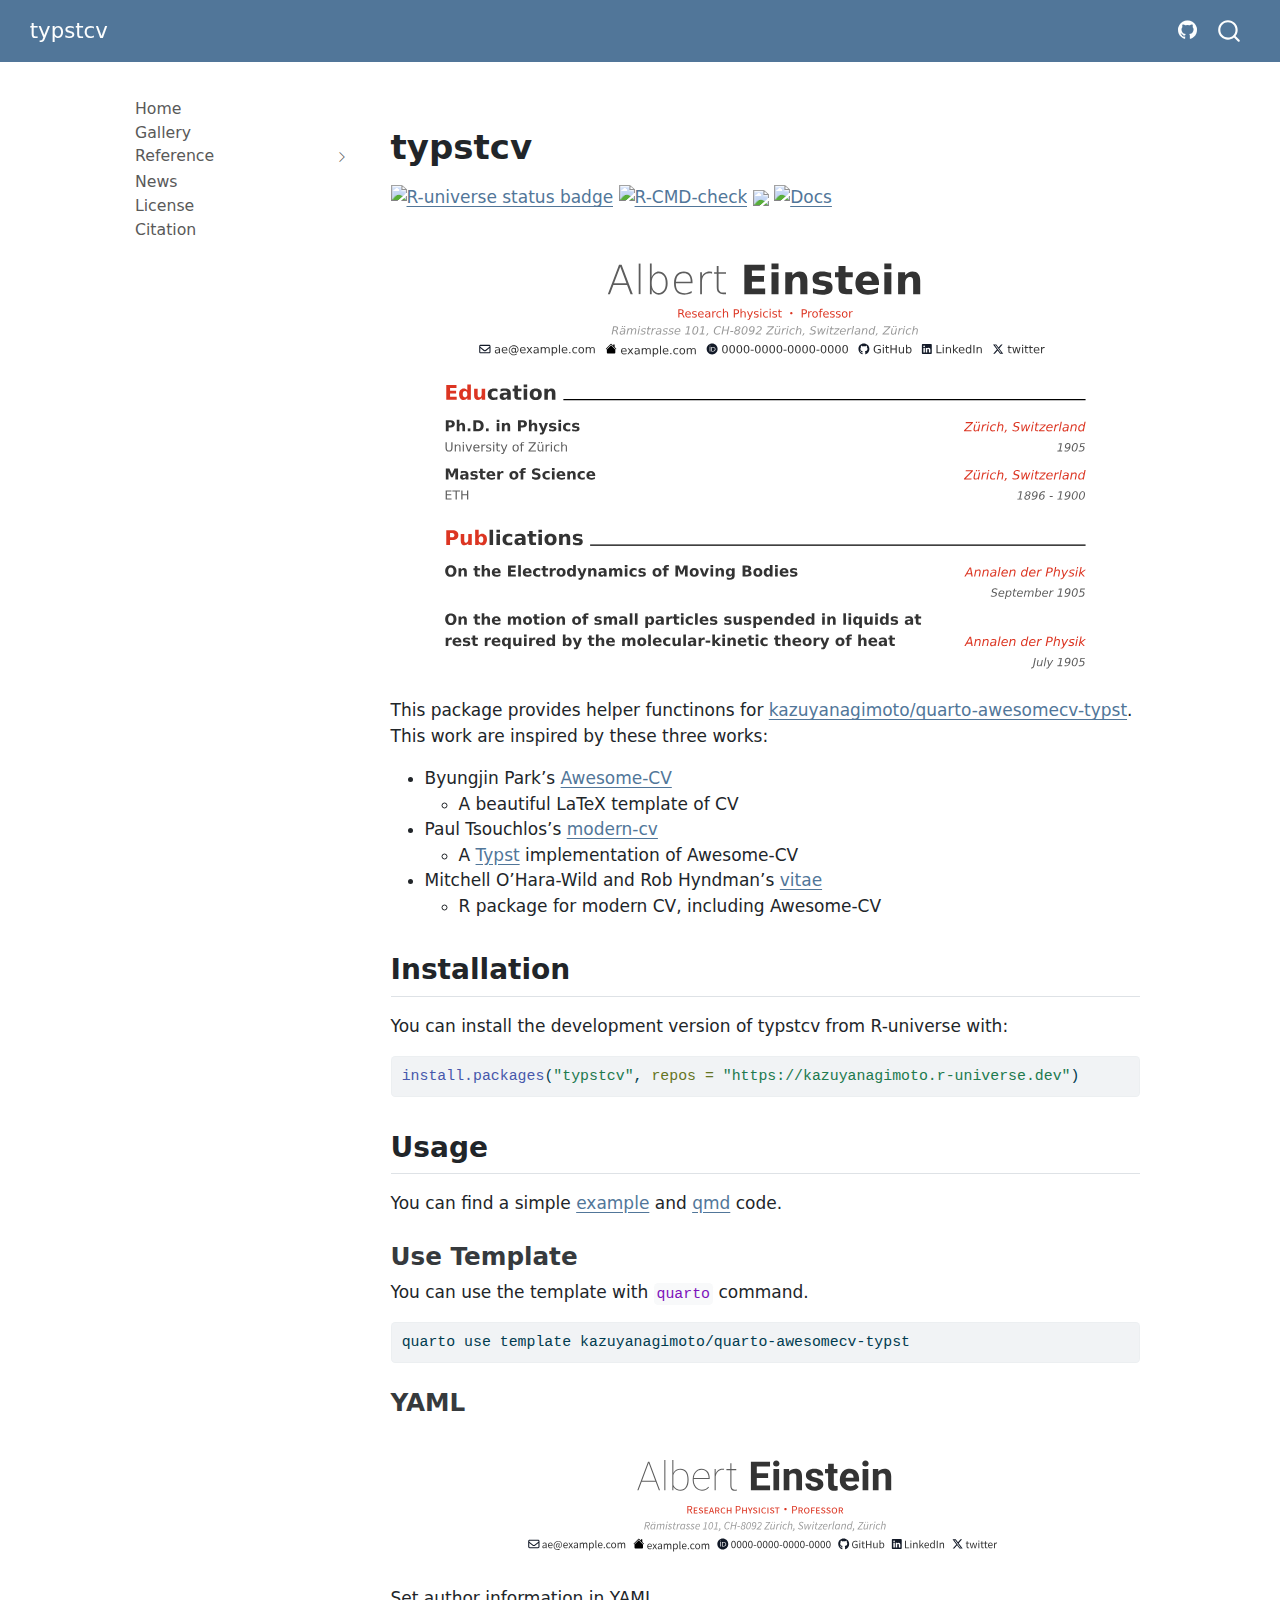
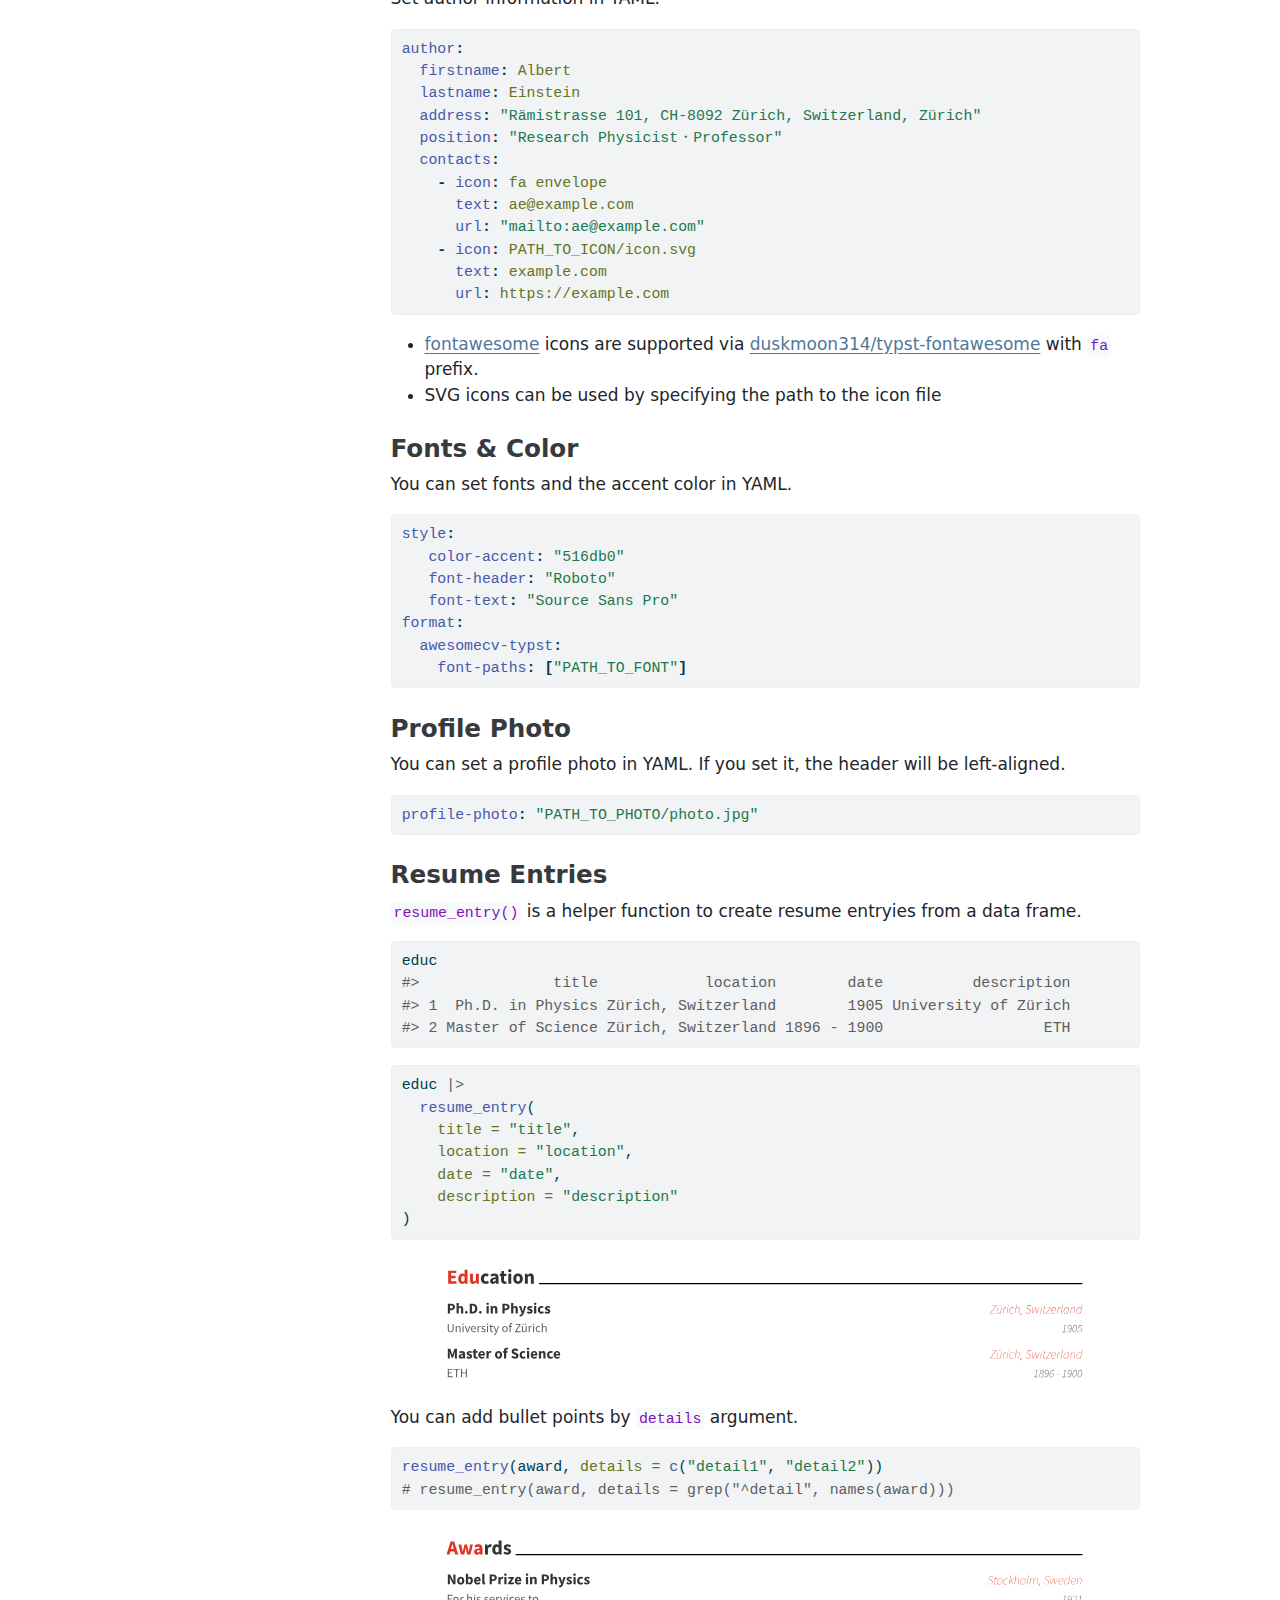
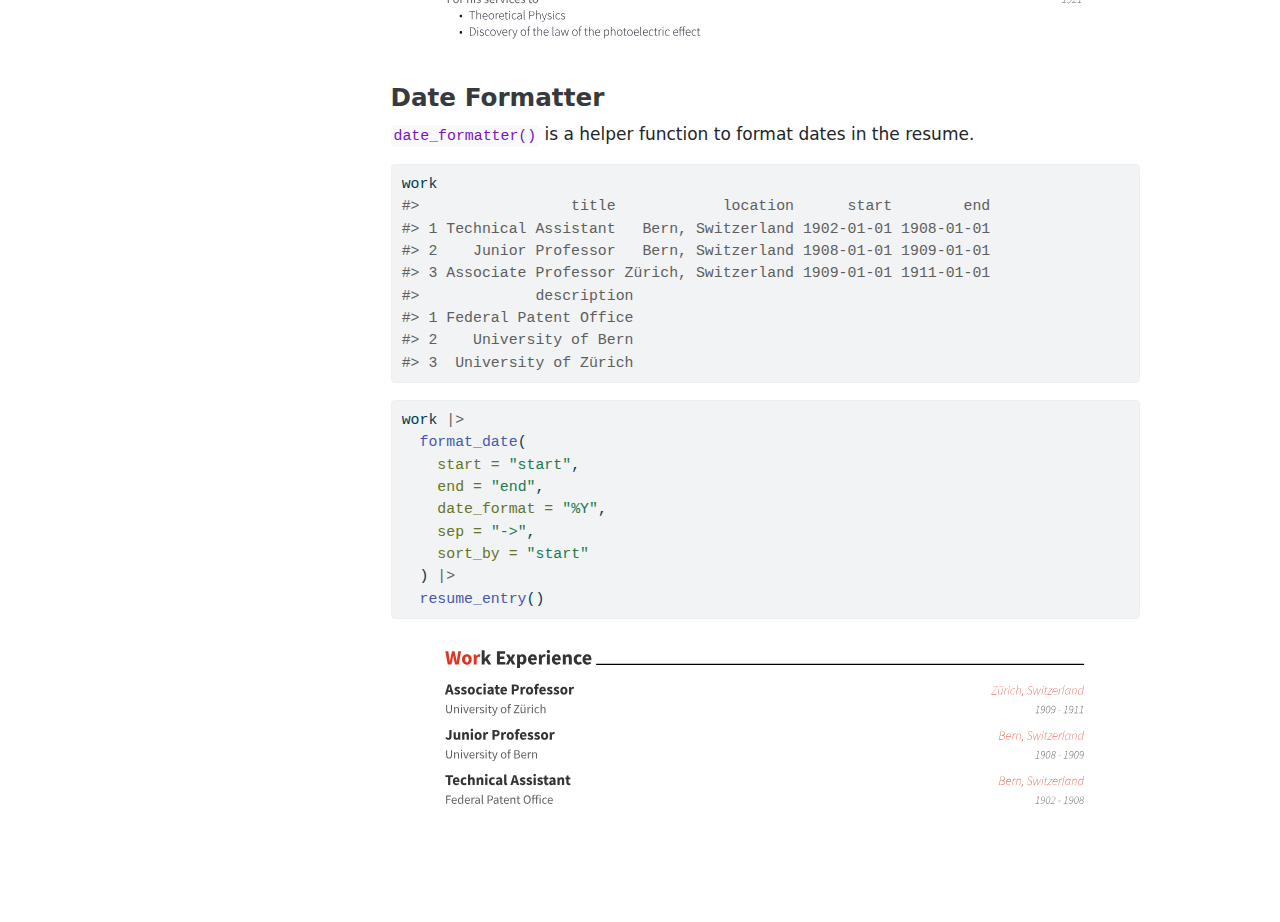
==== commit eee288e0: "Deploying to gh-pages from @ kazuyanagimoto/typstcv@ee5a49925a05413fda889128ea9a9192616bef32 🚀" ====
--- a/index.html
+++ b/index.html
@@ -2,7 +2,7 @@
 <html xmlns="http://www.w3.org/1999/xhtml" lang="en" xml:lang="en"><head>
 
 <meta charset="utf-8">
-<meta name="generator" content="quarto-1.4.554">
+<meta name="generator" content="quarto-1.5.57">
 
 <meta name="viewport" content="width=device-width, initial-scale=1.0, user-scalable=yes">
 
@@ -33,7 +33,7 @@
 }
 @media print {
 pre > code.sourceCode { white-space: pre-wrap; }
-pre > code.sourceCode > span { text-indent: -5em; padding-left: 5em; }
+pre > code.sourceCode > span { display: inline-block; text-indent: -5em; padding-left: 5em; }
 }
 pre.numberSource code
   { counter-reset: source-line 0; }
@@ -120,7 +120,7 @@
     </a>
   </div>
             <div id="quarto-search" class="" title="Search"></div>
-          <button class="navbar-toggler" type="button" data-bs-toggle="collapse" data-bs-target="#navbarCollapse" aria-controls="navbarCollapse" aria-expanded="false" aria-label="Toggle navigation" onclick="if (window.quartoToggleHeadroom) { window.quartoToggleHeadroom(); }">
+          <button class="navbar-toggler" type="button" data-bs-toggle="collapse" data-bs-target="#navbarCollapse" aria-controls="navbarCollapse" role="menu" aria-expanded="false" aria-label="Toggle navigation" onclick="if (window.quartoToggleHeadroom) { window.quartoToggleHeadroom(); }">
   <span class="navbar-toggler-icon"></span>
 </button>
           <div class="collapse navbar-collapse" id="navbarCollapse">
@@ -132,17 +132,17 @@
   </li>  
 </ul>
           </div> <!-- /navcollapse -->
-          <div class="quarto-navbar-tools">
+            <div class="quarto-navbar-tools">
 </div>
       </div> <!-- /container-fluid -->
     </nav>
   <nav class="quarto-secondary-nav">
     <div class="container-fluid d-flex">
-      <button type="button" class="quarto-btn-toggle btn" data-bs-toggle="collapse" data-bs-target=".quarto-sidebar-collapse-item" aria-controls="quarto-sidebar" aria-expanded="false" aria-label="Toggle sidebar navigation" onclick="if (window.quartoToggleHeadroom) { window.quartoToggleHeadroom(); }">
+      <button type="button" class="quarto-btn-toggle btn" data-bs-toggle="collapse" role="button" data-bs-target=".quarto-sidebar-collapse-item" aria-controls="quarto-sidebar" aria-expanded="false" aria-label="Toggle sidebar navigation" onclick="if (window.quartoToggleHeadroom) { window.quartoToggleHeadroom(); }">
         <i class="bi bi-layout-text-sidebar-reverse"></i>
       </button>
-        <nav class="quarto-page-breadcrumbs" aria-label="breadcrumb"><ol class="breadcrumb"><li class="breadcrumb-item"><a href="./index.html">Home</a></li></ol></nav>
-        <a class="flex-grow-1" role="button" data-bs-toggle="collapse" data-bs-target=".quarto-sidebar-collapse-item" aria-controls="quarto-sidebar" aria-expanded="false" aria-label="Toggle sidebar navigation" onclick="if (window.quartoToggleHeadroom) { window.quartoToggleHeadroom(); }">      
+        <nav class="quarto-page-breadcrumbs" aria-label="breadcrumb"><ol class="breadcrumb"></ol></nav>
+        <a class="flex-grow-1" role="navigation" data-bs-toggle="collapse" data-bs-target=".quarto-sidebar-collapse-item" aria-controls="quarto-sidebar" aria-expanded="false" aria-label="Toggle sidebar navigation" onclick="if (window.quartoToggleHeadroom) { window.quartoToggleHeadroom(); }">      
         </a>
     </div>
   </nav>
@@ -155,7 +155,7 @@
     <ul class="list-unstyled mt-1">
         <li class="sidebar-item">
   <div class="sidebar-item-container"> 
-  <a href="./index.html" class="sidebar-item-text sidebar-link active">
+  <a href="./index.qmd" class="sidebar-item-text sidebar-link">
  <span class="menu-text">Home</span></a>
   </div>
 </li>
@@ -167,9 +167,9 @@
 </li>
         <li class="sidebar-item sidebar-item-section">
       <div class="sidebar-item-container"> 
-            <a class="sidebar-item-text sidebar-link text-start collapsed" data-bs-toggle="collapse" data-bs-target="#quarto-sidebar-section-1" aria-expanded="false">
+            <a class="sidebar-item-text sidebar-link text-start collapsed" data-bs-toggle="collapse" data-bs-target="#quarto-sidebar-section-1" role="navigation" aria-expanded="false">
  <span class="menu-text">Reference</span></a>
-          <a class="sidebar-item-toggle text-start collapsed" data-bs-toggle="collapse" data-bs-target="#quarto-sidebar-section-1" aria-expanded="false" aria-label="Toggle section">
+          <a class="sidebar-item-toggle text-start collapsed" data-bs-toggle="collapse" data-bs-target="#quarto-sidebar-section-1" role="navigation" aria-expanded="false" aria-label="Toggle section">
             <i class="bi bi-chevron-right ms-2"></i>
           </a> 
       </div>
@@ -321,12 +321,10 @@
 <section id="resume-entries" class="level3">
 <h3 class="anchored" data-anchor-id="resume-entries">Resume Entries</h3>
 <p><code>resume_entry()</code> is a helper function to create resume entryies from a data frame.</p>
-<div class="cell">
-<div class="sourceCode cell-code" id="cb6"><pre class="sourceCode r code-with-copy"><code class="sourceCode r"><span id="cb6-1"><a href="#cb6-1" aria-hidden="true" tabindex="-1"></a>educ</span>
+<div class="sourceCode" id="cb6"><pre class="sourceCode r code-with-copy"><code class="sourceCode r"><span id="cb6-1"><a href="#cb6-1" aria-hidden="true" tabindex="-1"></a>educ</span>
 <span id="cb6-2"><a href="#cb6-2" aria-hidden="true" tabindex="-1"></a><span class="co">#&gt;               title            location        date          description</span></span>
 <span id="cb6-3"><a href="#cb6-3" aria-hidden="true" tabindex="-1"></a><span class="co">#&gt; 1  Ph.D. in Physics Zürich, Switzerland        1905 University of Zürich</span></span>
 <span id="cb6-4"><a href="#cb6-4" aria-hidden="true" tabindex="-1"></a><span class="co">#&gt; 2 Master of Science Zürich, Switzerland 1896 - 1900                  ETH</span></span></code><button title="Copy to Clipboard" class="code-copy-button"><i class="bi"></i></button></pre></div>
-</div>
 <div class="sourceCode" id="cb7"><pre class="sourceCode r code-with-copy"><code class="sourceCode r"><span id="cb7-1"><a href="#cb7-1" aria-hidden="true" tabindex="-1"></a>educ <span class="sc">|&gt;</span></span>
 <span id="cb7-2"><a href="#cb7-2" aria-hidden="true" tabindex="-1"></a>  <span class="fu">resume_entry</span>(</span>
 <span id="cb7-3"><a href="#cb7-3" aria-hidden="true" tabindex="-1"></a>    <span class="at">title =</span> <span class="st">"title"</span>,</span>
@@ -343,8 +341,7 @@
 <section id="date-formatter" class="level3">
 <h3 class="anchored" data-anchor-id="date-formatter">Date Formatter</h3>
 <p><code>date_formatter()</code> is a helper function to format dates in the resume.</p>
-<div class="cell">
-<div class="sourceCode cell-code" id="cb9"><pre class="sourceCode r code-with-copy"><code class="sourceCode r"><span id="cb9-1"><a href="#cb9-1" aria-hidden="true" tabindex="-1"></a>work</span>
+<div class="sourceCode" id="cb9"><pre class="sourceCode r code-with-copy"><code class="sourceCode r"><span id="cb9-1"><a href="#cb9-1" aria-hidden="true" tabindex="-1"></a>work</span>
 <span id="cb9-2"><a href="#cb9-2" aria-hidden="true" tabindex="-1"></a><span class="co">#&gt;                 title            location      start        end</span></span>
 <span id="cb9-3"><a href="#cb9-3" aria-hidden="true" tabindex="-1"></a><span class="co">#&gt; 1 Technical Assistant   Bern, Switzerland 1902-01-01 1908-01-01</span></span>
 <span id="cb9-4"><a href="#cb9-4" aria-hidden="true" tabindex="-1"></a><span class="co">#&gt; 2    Junior Professor   Bern, Switzerland 1908-01-01 1909-01-01</span></span>
@@ -353,7 +350,6 @@
 <span id="cb9-7"><a href="#cb9-7" aria-hidden="true" tabindex="-1"></a><span class="co">#&gt; 1 Federal Patent Office</span></span>
 <span id="cb9-8"><a href="#cb9-8" aria-hidden="true" tabindex="-1"></a><span class="co">#&gt; 2    University of Bern</span></span>
 <span id="cb9-9"><a href="#cb9-9" aria-hidden="true" tabindex="-1"></a><span class="co">#&gt; 3  University of Zürich</span></span></code><button title="Copy to Clipboard" class="code-copy-button"><i class="bi"></i></button></pre></div>
-</div>
 <div class="sourceCode" id="cb10"><pre class="sourceCode r code-with-copy"><code class="sourceCode r"><span id="cb10-1"><a href="#cb10-1" aria-hidden="true" tabindex="-1"></a>work <span class="sc">|&gt;</span></span>
 <span id="cb10-2"><a href="#cb10-2" aria-hidden="true" tabindex="-1"></a>  <span class="fu">format_date</span>(</span>
 <span id="cb10-3"><a href="#cb10-3" aria-hidden="true" tabindex="-1"></a>    <span class="at">start =</span> <span class="st">"start"</span>,</span>
@@ -406,18 +402,7 @@
     }
     return false;
   }
-  const clipboard = new window.ClipboardJS('.code-copy-button', {
-    text: function(trigger) {
-      const codeEl = trigger.previousElementSibling.cloneNode(true);
-      for (const childEl of codeEl.children) {
-        if (isCodeAnnotation(childEl)) {
-          childEl.remove();
-        }
-      }
-      return codeEl.innerText;
-    }
-  });
-  clipboard.on('success', function(e) {
+  const onCopySuccess = function(e) {
     // button target
     const button = e.trigger;
     // don't keep focus
@@ -449,7 +434,29 @@
     }, 1000);
     // clear code selection
     e.clearSelection();
+  }
+  const getTextToCopy = function(trigger) {
+      const codeEl = trigger.previousElementSibling.cloneNode(true);
+      for (const childEl of codeEl.children) {
+        if (isCodeAnnotation(childEl)) {
+          childEl.remove();
+        }
+      }
+      return codeEl.innerText;
+  }
+  const clipboard = new window.ClipboardJS('.code-copy-button:not([data-in-quarto-modal])', {
+    text: getTextToCopy
   });
+  clipboard.on('success', onCopySuccess);
+  if (window.document.getElementById('quarto-embedded-source-code-modal')) {
+    // For code content inside modals, clipBoardJS needs to be initialized with a container option
+    // TODO: Check when it could be a function (https://github.com/zenorocha/clipboard.js/issues/860)
+    const clipboardModal = new window.ClipboardJS('.code-copy-button[data-in-quarto-modal]', {
+      text: getTextToCopy,
+      container: window.document.getElementById('quarto-embedded-source-code-modal')
+    });
+    clipboardModal.on('success', onCopySuccess);
+  }
     var localhostRegex = new RegExp(/^(?:http|https):\/\/localhost\:?[0-9]*\//);
     var mailtoRegex = new RegExp(/^mailto:/);
       var filterRegex = new RegExp('/' + window.location.host + '/');
@@ -457,7 +464,7 @@
         return filterRegex.test(href) || localhostRegex.test(href) || mailtoRegex.test(href);
     }
     // Inspect non-navigation links and adorn them if external
- 	var links = window.document.querySelectorAll('a[href]:not(.nav-link):not(.navbar-brand):not(.toc-action):not(.sidebar-link):not(.sidebar-item-toggle):not(.pagination-link):not(.no-external):not([aria-hidden]):not(.dropdown-item):not(.quarto-navigation-tool)');
+ 	var links = window.document.querySelectorAll('a[href]:not(.nav-link):not(.navbar-brand):not(.toc-action):not(.sidebar-link):not(.sidebar-item-toggle):not(.pagination-link):not(.no-external):not([aria-hidden]):not(.dropdown-item):not(.quarto-navigation-tool):not(.about-link)');
     for (var i=0; i<links.length; i++) {
       const link = links[i];
       if (!isInternal(link.href)) {
--- a/site_libs/quarto-html/quarto-syntax-highlighting.css
+++ b/site_libs/quarto-html/quarto-syntax-highlighting.css
@@ -85,6 +85,7 @@
 
 code span.cf {
   color: #003B4F;
+  font-weight: bold;
   font-style: inherit;
 }
 
@@ -193,6 +194,7 @@
 
 code span.kw {
   color: #003B4F;
+  font-weight: bold;
   font-style: inherit;
 }
 
